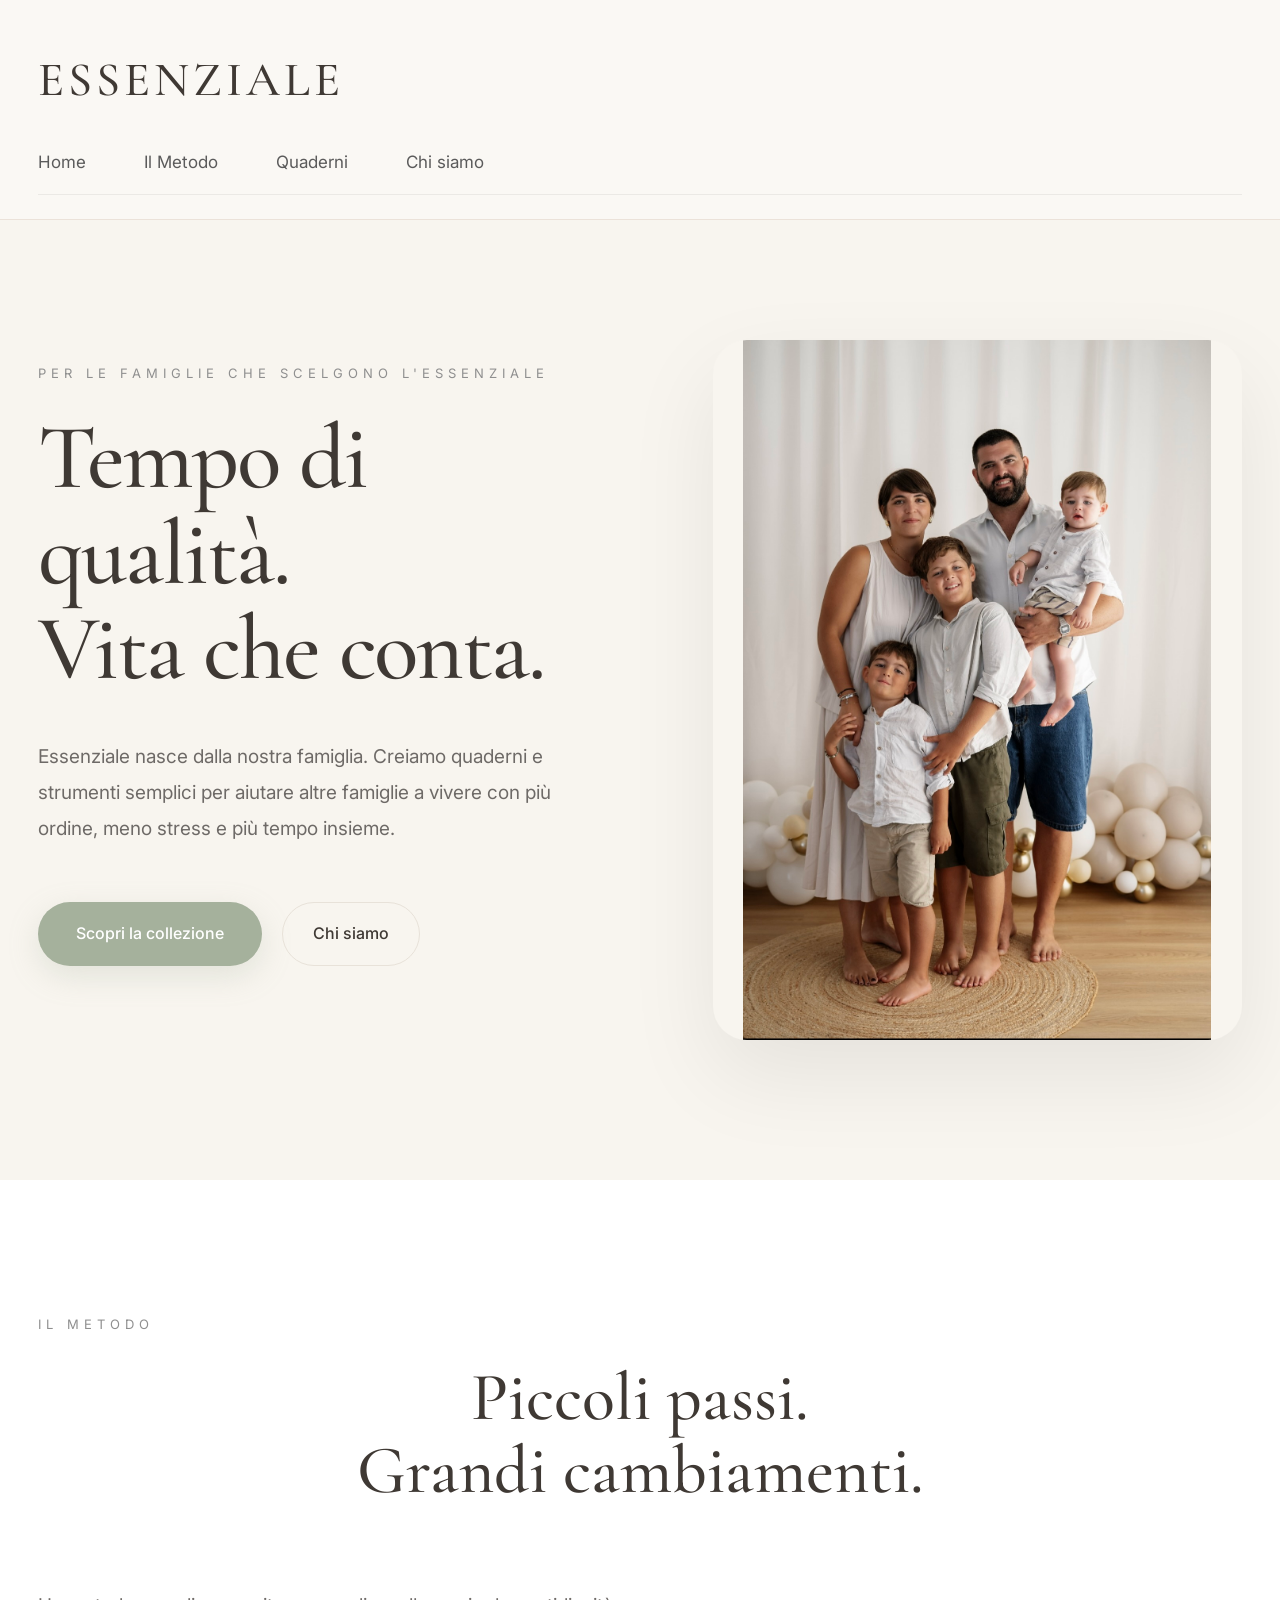
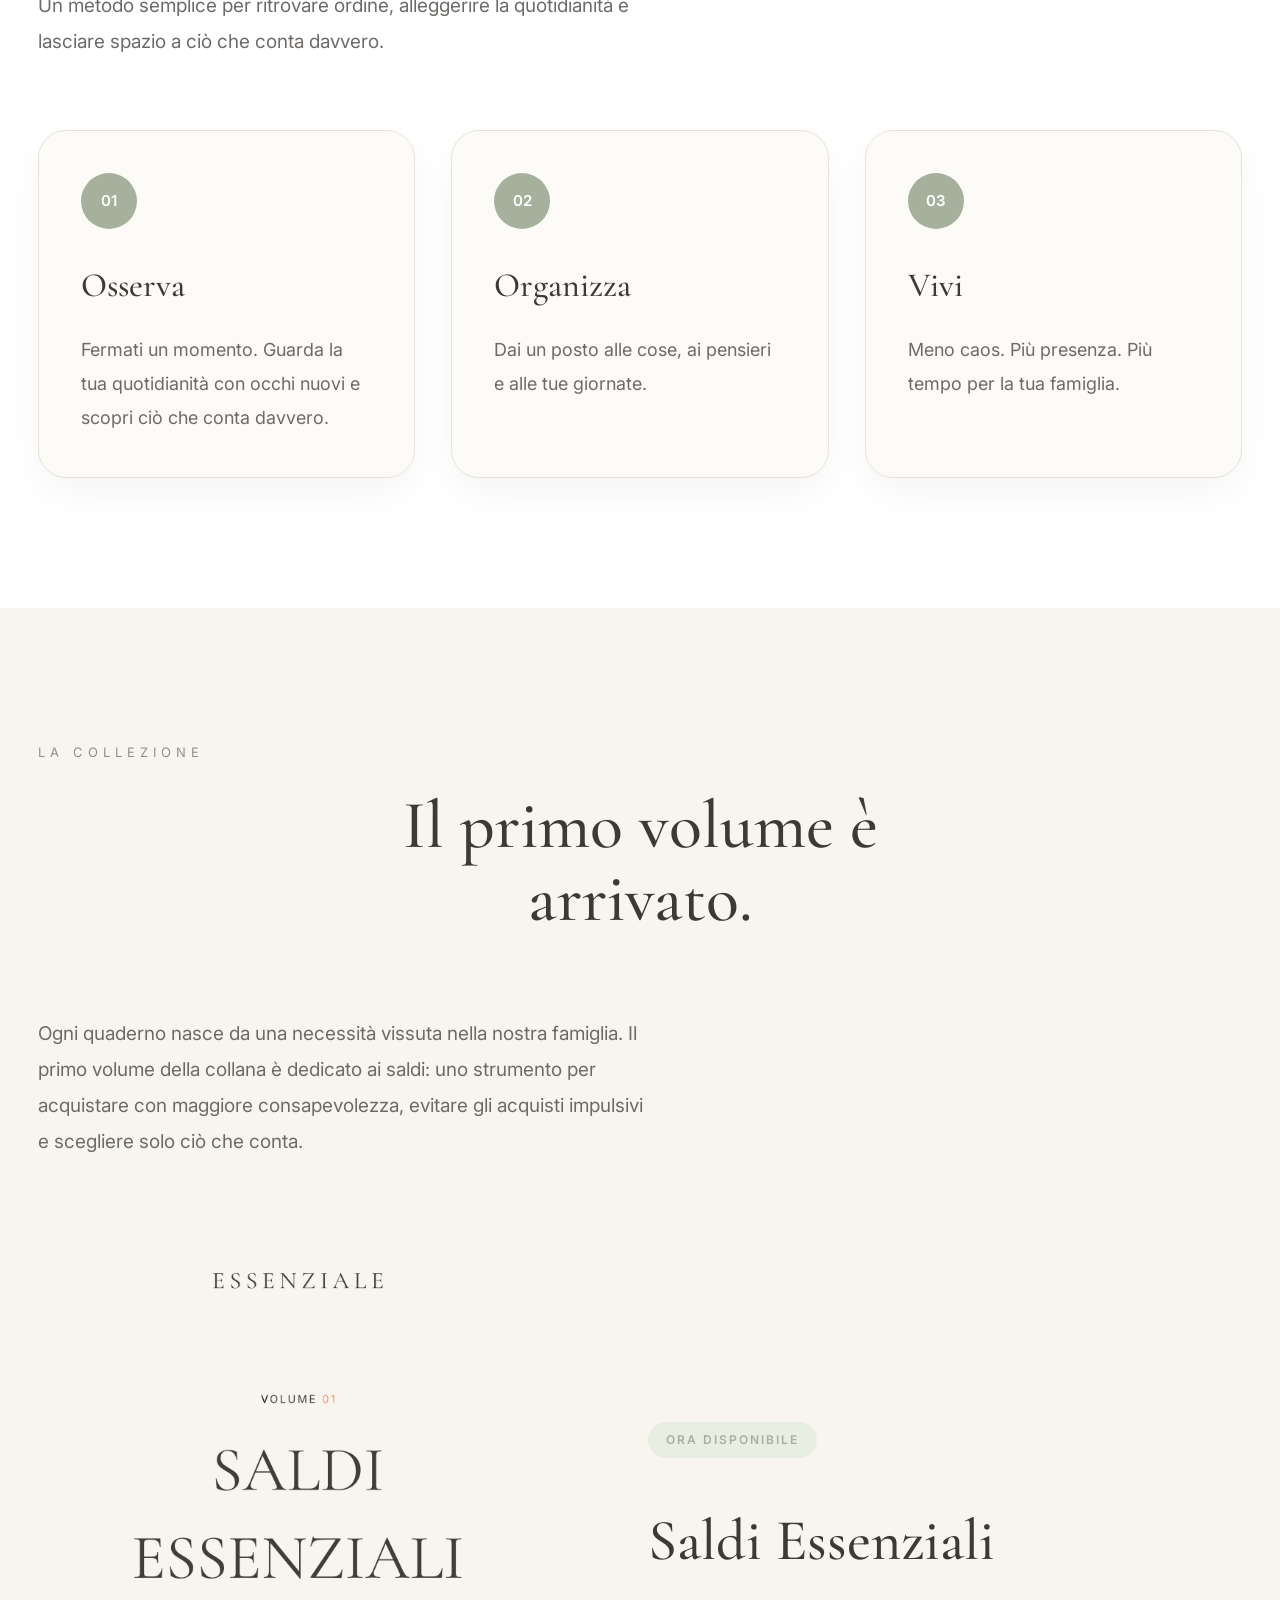
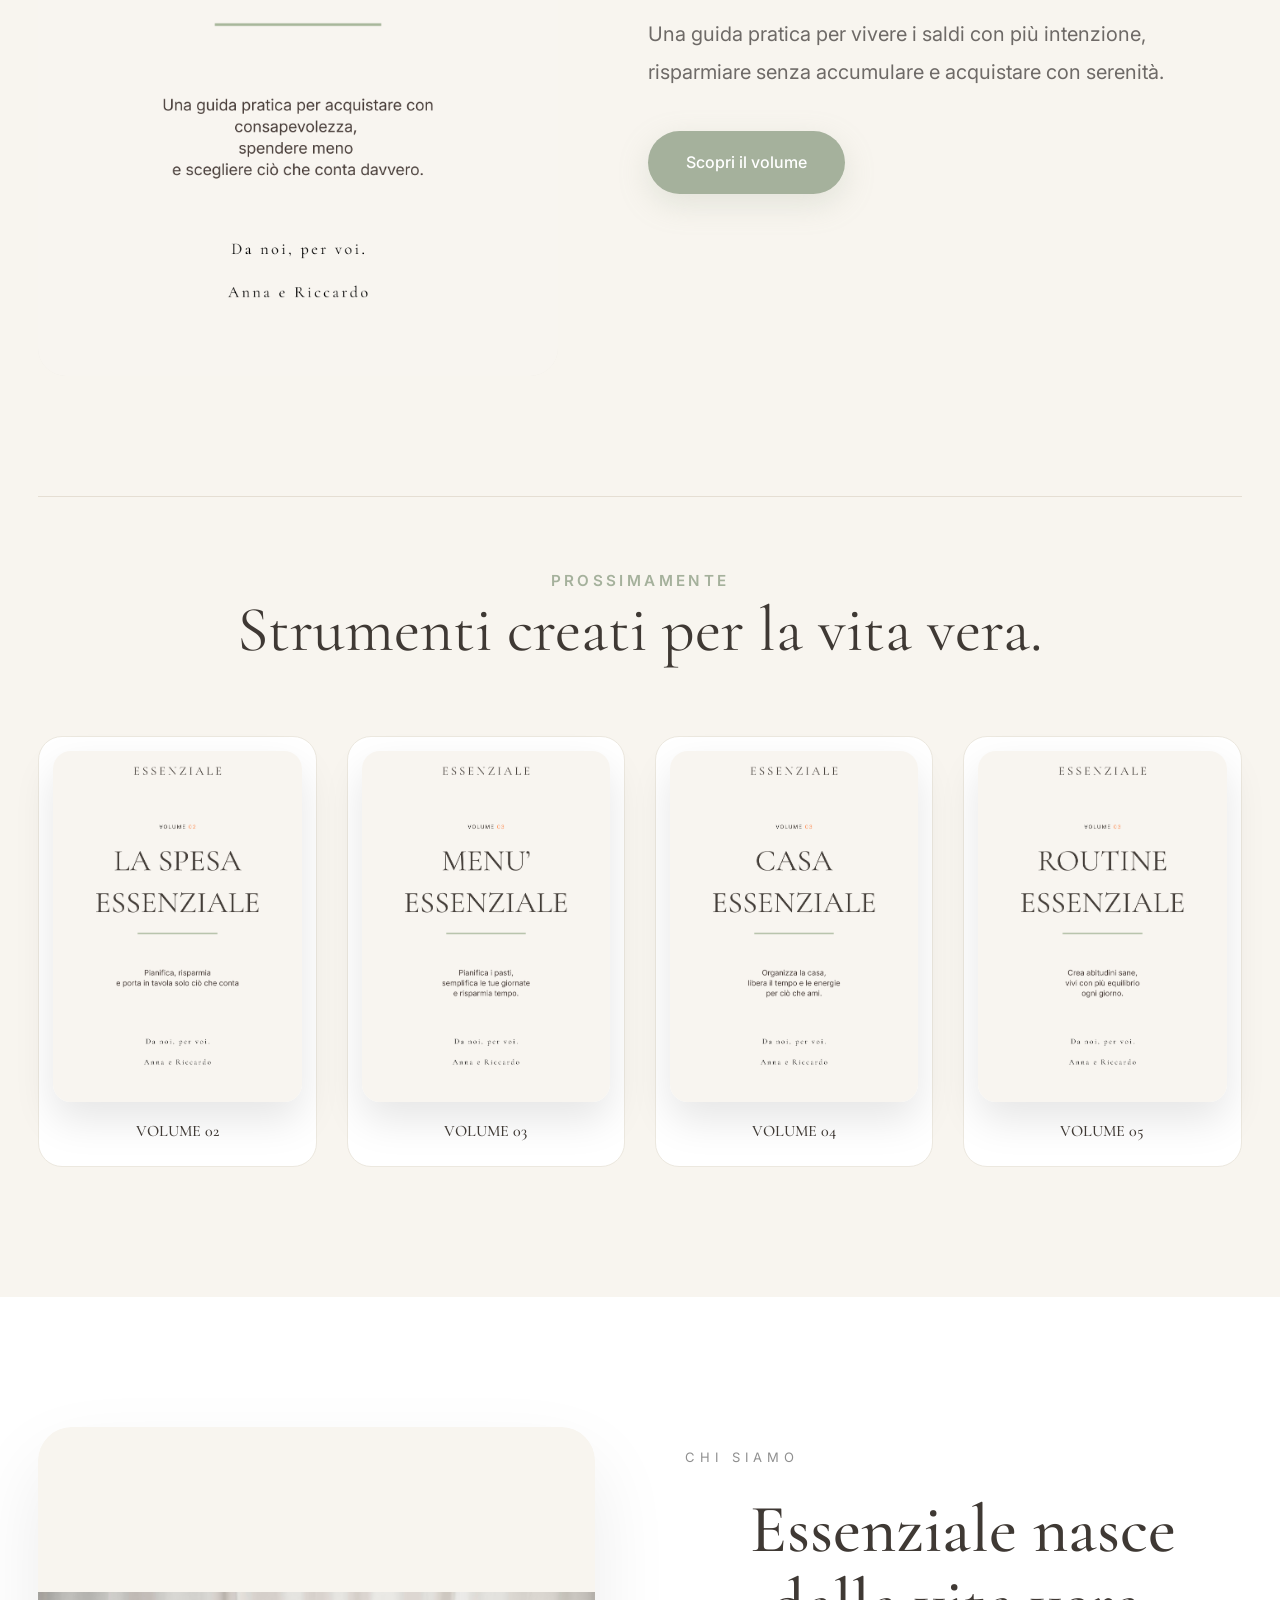
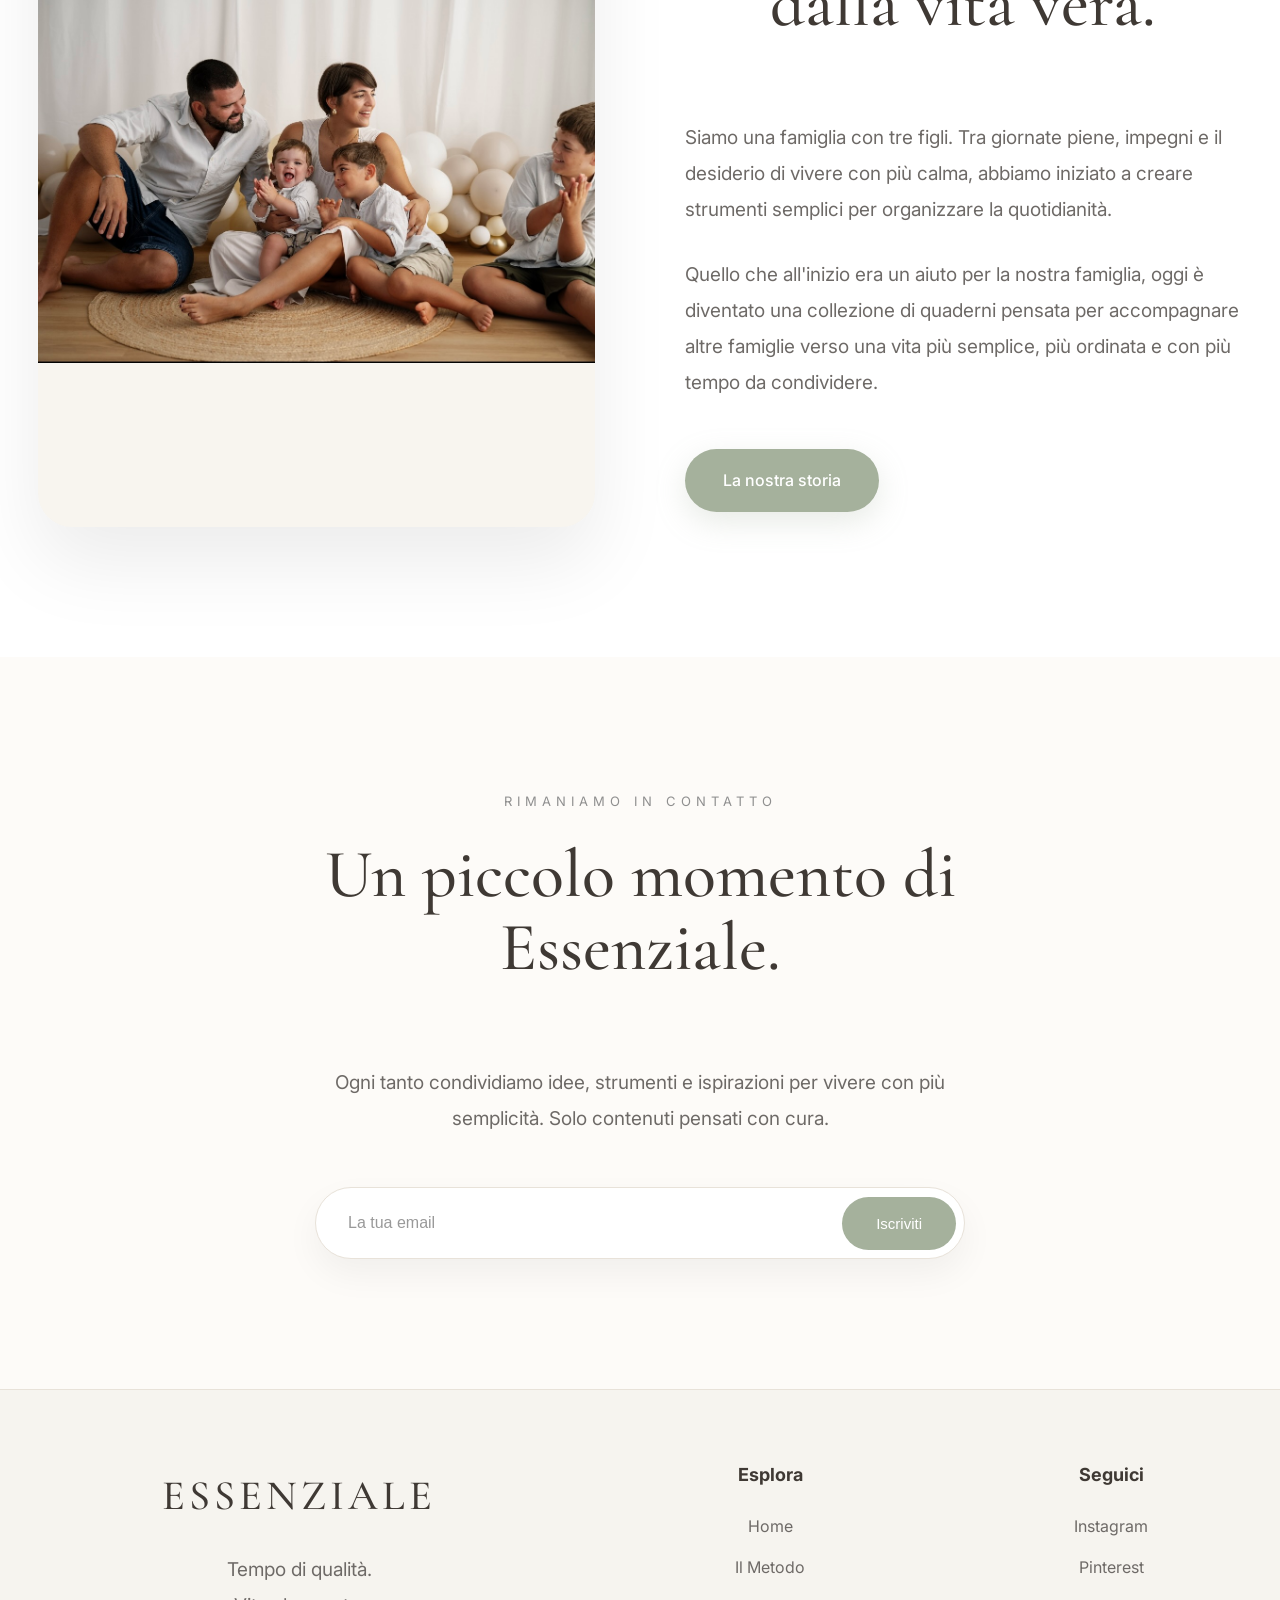
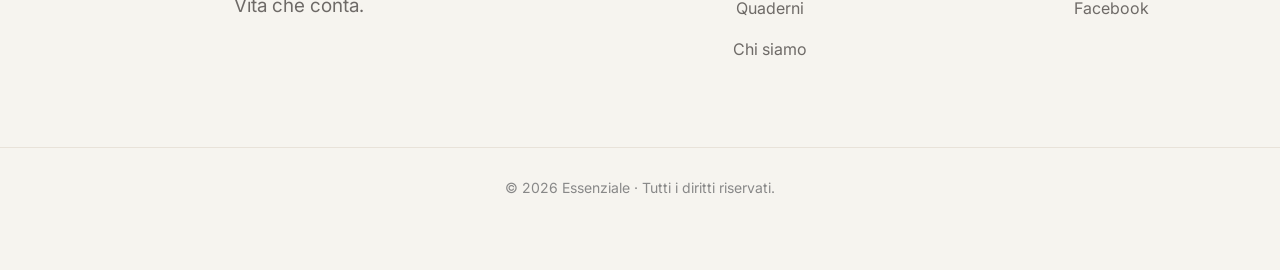
==== index.html @ 3e71c9c7 "prima versione aggiornata del sito" ====
<!DOCTYPE html>
<html lang="it">

<head>

    <meta charset="UTF-8">
    <meta name="viewport" content="width=device-width, initial-scale=1.0">

    <title>Essenziale | Tempo di qualità. Vita che conta.</title>

    <meta name="description"
        content="Essenziale crea strumenti, quaderni digitali e risorse per aiutare le famiglie a vivere con più intenzionalità, semplicità e tempo di qualità.">

    <meta name="keywords"
        content="quaderni digitali, famiglia, organizzazione familiare, tempo di qualità, minimalismo, semplicità, planner famiglia">

    <meta name="author" content="Essenziale">

    <meta name="robots" content="index, follow">

    <meta property="og:title"
        content="Essenziale | Tempo di qualità. Vita che conta.">

    <meta property="og:description"
        content="Strumenti e quaderni digitali per vivere con più intenzionalità e creare spazio per ciò che conta davvero.">

    <meta property="og:image"
        content="https://www.famigliaessenziale.it/og-image.png">

    <meta property="og:url"
        content="https://www.famigliaessenziale.it/">

    <meta property="og:type"
        content="website">

    <meta name="twitter:card" content="summary_large_image">

    <meta name="twitter:image"
        content="https://www.famigliaessenziale.it/og-image.png">

  
    <link rel="icon" type="image/png" href="favicon.png">

    
    <link rel="preconnect" href="https://fonts.googleapis.com">

    <link rel="preconnect" href="https://fonts.gstatic.com" crossorigin>

    <link href="https://fonts.googleapis.com/css2?family=Cormorant+Garamond:wght@300;400;500;600;700&family=Inter:wght@300;400;500;600;700&display=swap"
        rel="stylesheet">

    
    <link rel="stylesheet" href="style.css">

</head>

<body>

<!-- ======================================
HEADER
====================================== -->
<header class="header">

    <div class="container">

        <a href="#" class="logo">
            ESSENZIALE
        </a>

        <div class="nav-row">

            <nav>

                <ul class="menu">

                    <li><a href="#">Home</a></li>

                    <li><a href="#metodo">Il Metodo</a></li>

                    <li><a href="#quaderni">Quaderni</a></li>

                    <li><a href="#chisiamo">Chi siamo</a></li>


                </ul>

            </nav>

        

        </div>

    </div>

</header>
<!-- ======================================
HERO
====================================== -->

<section class="hero">

    <div class="container hero-grid">

        <div class="hero-content">

            <p class="eyebrow">

                PER LE FAMIGLIE CHE SCELGONO L'ESSENZIALE

            </p>

            <h1>

                Tempo di qualità.
                <br>
                Vita che conta.

            </h1>

            <p class="hero-text">

                Essenziale nasce dalla nostra famiglia.

                Creiamo quaderni e strumenti semplici
                per aiutare altre famiglie a vivere
                con più ordine, meno stress
                e più tempo insieme.

            </p>

            <div class="hero-buttons">

               <a href="#quaderni" class="button">
                    Scopri la collezione
                
                </a>

                <a href="#chisiamo" class="button-outline">

                    Chi siamo

                </a>

            </div>

        </div>

        <div class="hero-image">

            <img
                 src="images/IMG_1614.jpeg" alt="La famiglia Essenziale">
            

        </div>

    </div>

</section>
<!-- ======================================
IL METODO
====================================== -->

<section class="method" id="metodo">

    <div class="container">

        <p class="eyebrow">

            IL METODO

        </p>

        <h2 class="section-title">

            Piccoli passi.<br>
            Grandi cambiamenti.

        </h2>

        <p class="section-text">

            Un metodo semplice per ritrovare ordine,
            alleggerire la quotidianità
            e lasciare spazio a ciò che conta davvero.

        </p>

        <div class="method-grid">

            <article class="method-card">

                <div class="method-number">
                    01
                </div>

                <h3>
                    Osserva
                </h3>

                <p>

                    Fermati un momento.
                    Guarda la tua quotidianità
                    con occhi nuovi
                    e scopri ciò che conta davvero.

                </p>

            </article>

            <article class="method-card">

                <div class="method-number">
                    02
                </div>

                <h3>
                    Organizza
                </h3>

                <p>

                    Dai un posto
                    alle cose,
                    ai pensieri
                    e alle tue giornate.

                </p>

            </article>

            <article class="method-card">

                <div class="method-number">
                    03
                </div>

                <h3>
                    Vivi
                </h3>

                <p>

                    Meno caos.
                    Più presenza.
                    Più tempo
                    per la tua famiglia.

                </p>

            </article>

        </div>

    </div>

</section>

<!-- ======================================
COLLEZIONE
====================================== -->
<section class="collection" id="quaderni">

    <div class="container">

        <p class="eyebrow">
            LA COLLEZIONE
        </p>

        <h2 class="section-title">
            Il primo volume è arrivato.
        </h2>

        <p class="section-text">

            Ogni quaderno nasce da una necessità vissuta
            nella nostra famiglia.

            Il primo volume della collana è dedicato
            ai saldi: uno strumento per acquistare con
            maggiore consapevolezza, evitare gli acquisti
            impulsivi e scegliere solo ciò che conta.

        </p>

        <div class="launch-grid">

            <div class="launch-image">

                <img src="images/COPERTINA-SALDI.png" alt="Saldi Essenziali">

            </div>

            <div class="launch-content">

                <span class="volume">

                    ORA DISPONIBILE

                </span>

                <h3>

                    Saldi Essenziali

                </h3>

                <p>

                    Una guida pratica per vivere i saldi
                    con più intenzione,
                    risparmiare senza accumulare
                    e acquistare con serenità.

                </p>

                <a href="saldi-essenziali.html" class="button">

                    Scopri il volume

                </a>

            </div>

        </div>

        <div class="coming-soon">

           <div class="coming-header">
         <p>Prossimamente</p>
    <h2>Strumenti creati per la vita vera.</h2>

    

</div>

           <div class="coming-grid">

    <article class="coming-card">
        <img src="images/COPERTINAspesaessenziale.png" alt="La Spesa Essenziale">

        

        <h4>VOLUME 02 </h4>

        
    </article>

    <article class="coming-card">
        <img src="images/COPERTINAmenuessenziale.png" alt="Menu Essenziale">

        

        <h4>VOLUME 03 </h4>

        
    </article>

    <article class="coming-card">
        <img src="images/COPERTINAcasaessenziale.png" alt="Casa Essenziale">

       

        <h4>VOLUME 04</h4>

        
    </article>

    <article class="coming-card">
        <img src="images/COPERTINAroutineessenziale.png" alt="Routine Essenziale">

       

        <h4>VOLUME 05</h4>

        
    </article>

</div>

        </div>

    </div>

</section>
<!-- ======================================
CHI SIAMO
====================================== -->

<section class="about" id="chisiamo">

    <div class="container about-grid">

        <div class="about-image">

            <img src="images/hero.jpg" alt="La famiglia Essenziale">

        </div>

        <div class="about-content">

            <p class="eyebrow">

                CHI SIAMO

            </p>

            <h2 class="section-title">

                Essenziale nasce
                dalla vita vera.

            </h2>

            <p class="section-text">

                Siamo una famiglia con tre figli.

                Tra giornate piene, impegni e il desiderio di vivere con più calma,
                abbiamo iniziato a creare strumenti semplici per organizzare la quotidianità.

            </p>

            <p class="section-text">

                Quello che all'inizio era un aiuto per la nostra famiglia,
                oggi è diventato una collezione di quaderni pensata per accompagnare
                altre famiglie verso una vita più semplice, più ordinata
                e con più tempo da condividere.

            </p>

            <a href="#" class="button">

                La nostra storia

            </a>

        </div>

    </div>

</section>

<!-- ======================================
NEWSLETTER
====================================== -->

<section class="newsletter">

    <div class="container newsletter-content">

        <p class="eyebrow">

            RIMANIAMO IN CONTATTO

        </p>

        <h2 class="section-title">

            Un piccolo momento
            di Essenziale.

        </h2>

        <p class="section-text">

            Ogni tanto condividiamo idee,
            strumenti e ispirazioni
            per vivere con più semplicità.

            Solo contenuti pensati con cura.

        </p>

        <form class="newsletter-form">

            <input
                type="email"
                placeholder="La tua email">

            <button type="submit">

                Iscriviti

            </button>

        </form>

    </div>

</section>

<!-- ======================================
FOOTER
====================================== -->

<footer class="footer">

    <div class="container footer-grid">

        <div>

            <h3 class="logo">

                ESSENZIALE

            </h3>

            <p>

                Tempo di qualità.<br>
                Vita che conta.

            </p>

        </div>

        <div>

            <h4>

                Esplora

            </h4>

            <ul>

                <li><a href="#">Home</a></li>

                <li><a href="#metodo">Il Metodo</a></li>

                <li><a href="#quaderni">Quaderni</a></li>

                <li><a href="#chisiamo">Chi siamo</a></li>

            </ul>

        </div>

        <div>

            <h4>

                Seguici

            </h4>

            <ul>

                <li><a href="#">Instagram</a></li>

                <li><a href="#">Pinterest</a></li>

                <li><a href="#">Facebook</a></li>

            </ul>

        </div>

    </div>

    <div class="copyright">

        ©️ 2026 Essenziale · Tutti i diritti riservati.

    </div>

</footer>

<script src="script.js"></script>

</body>

</html>
---- style.css ----
/*==================================================
ESSENZIALE
STYLE.CSS
==================================================*/


/*==================================================
01 • RESET
==================================================*/

*{
    margin:0;
    padding:0;
    box-sizing:border-box;
}

html{
    scroll-behavior:smooth;
}

body{

    background:#F8F5EF;
    color:#3F3934;

    font-family:"Inter",sans-serif;

    line-height:1.7;

    -webkit-font-smoothing:antialiased;

}

img{

    width:100%;
    display:block;

}

a{

    text-decoration:none;
    color:inherit;

}

ul{

    list-style:none;

}


/*==================================================
02 • COLORI
==================================================*/

:root{

    --background:#F8F5EF;

    --white:#FFFFFF;

    --text:#3F3934;

    --text-light:#6E6A67;

    --green:#A5B19C;

    --green-dark:#8F9C87;

    --border:#E8E2D9;

}


/*==================================================
03 • LAYOUT
==================================================*/

.container{

    width:min(1380px,94%);

    margin:auto;

}

section{

    padding:130px 0;

}


/*==================================================
04 • TIPOGRAFIA
==================================================*/

h1,
h2,
h3{

    font-family:"Cormorant Garamond",serif;

    font-weight:500;

    color:var(--text);

}

h1{

    font-size:92px;

    line-height:1.04;

    letter-spacing:-2px;

    margin-bottom:42px;

}

h2{

    font-size:68px;

    line-height:1.08;

    margin-bottom:28px;

}

h3{

    font-size:34px;

    margin-bottom:16px;

}

p{

    color:var(--text-light);

    font-size:19px;

    line-height:1.9;

}

.eyebrow{

    display:inline-block;

    margin-bottom:24px;

    letter-spacing:6px;

    text-transform:uppercase;

    font-size:12px;

    color:var(--green);

}

.section-text{

    max-width:620px;

}


/*==================================================
05 • HEADER
==================================================*/
.header{
    position: fixed;
    top: 0;
    left: 0;
    width: 100%;
    background: rgba(250,248,244,.96);
    backdrop-filter: blur(10px);
    z-index: 9999;
    transition: transform .35s ease;
    border-bottom:1px solid #ebe2d9;
}
.header.hide{
    transform:translateY(-100%);
}



.header .container{

    padding:40px 0 24px;

}


/*==================================================
LOGO
==================================================*/

.logo{

    display:block;

    font-family:"Cormorant Garamond",serif;

    font-size:76px;

    font-weight:500;

    letter-spacing:4px;

    color:#3F3934;

    text-decoration:none;

    margin-bottom:26px;

}


/*==================================================
SECONDA RIGA
==================================================*/

.nav-row{

    display:flex;

    align-items:center;

    justify-content:space-between;

    margin-top:10px;

    padding-bottom:18px;

    border-bottom:1px solid rgba(0,0,0,.06);

}


/*==================================================
MENU
==================================================*/

.menu{

    display:flex;

    align-items:center;

    list-style:none;

    gap:58px;

    margin:0;

    padding:0;

}

.menu a{

    position:relative;

    font-size:17px;

    font-weight:400;

    color:#5B5B5B;

    transition:.3s;

}

.menu a:hover{

    color:var(--green);

}

.menu a::after{

    content:"";

    position:absolute;

    left:0;

    bottom:-8px;

    width:0;

    height:1px;

    background:var(--green);

    transition:.3s;

}

.menu a:hover::after{

    width:100%;

}


/*==================================================
PULSANTE HEADER
==================================================*/

.header-button{

    display:inline-flex;

    align-items:center;

    justify-content:center;

    padding:16px 32px;

    border-radius:999px;

    background:var(--green);

    color:#fff;

    font-size:15px;

    font-weight:500;

    text-decoration:none;

    transition:.35s;

    box-shadow:0 12px 28px rgba(165,177,156,.22);

}

.header-button:hover{

    background:var(--green-dark);

    transform:translateY(-2px);

}

/*==================================================
CTA
==================================================*/

.header-button{

    display:flex;

    align-items:center;

    justify-content:center;

    padding:15px 28px;

    border-radius:999px;

    background:var(--green);

    color:white;

    font-size:15px;

    font-weight:500;

    white-space:nowrap;

    transition:.35s;

    box-shadow:0 12px 30px rgba(165,177,156,.25);

}

.header-button:hover{

    background:var(--green-dark);

    transform:translateY(-3px);

}

/*==================================================
07 • BOTTONI
==================================================*/

.button{

    display:inline-flex;

    align-items:center;

    justify-content:center;

    padding:18px 38px;

    border-radius:999px;

    background:var(--green);

    color:white;

    font-weight:500;

    transition:.35s;

    box-shadow:0 10px 30px rgba(165,177,156,.25);

}

.button:hover{

    transform:translateY(-3px);

    background:var(--green-dark);

}

.button-outline{

    display:inline-flex;

    align-items:center;

    justify-content:center;

    padding:16px 30px;

    border-radius:999px;

    border:1px solid var(--border);

    background:transparent;

    color:var(--text);

    font-weight:500;

    transition:.35s;

}

.button-outline:hover{

    background:#f8f5ef;

    transform:translateY(-3px);

}
/*==================================================
08 • HERO
==================================================*/

.hero{

    padding-top:340px;

    padding-bottom:140px;

}

.hero-grid{

    display:grid;

    grid-template-columns:1.05fr .95fr;

    gap:90px;

    align-items:center;

}

.hero-content{

    max-width:600px;

}

.hero h1{

    max-width:650px;

}

.hero-text{

    max-width:560px;

    margin-bottom:55px;

}

.hero-buttons{

    display:flex;

    gap:20px;

    flex-wrap:wrap;

    margin-bottom:55px;

}

.hero-image{

    position:relative;

}

.hero-image img{

    width:100%;

    height:700px;

    object-fit:contain;

    object-position:center;

    border-radius:34px;

    background:#F8F5EF;

    box-shadow:0 35px 90px rgba(0,0,0,.08);

}

.hero-image img:hover{

    transform:scale(1.015);

}

/*==================================================
09 • HERO DETAILS
==================================================*/

.hero-values{

    display:flex;

    flex-wrap:wrap;

    gap:26px;

    margin-top:20px;

}

.hero-value{

    display:flex;

    align-items:center;

    gap:10px;

    color:var(--text-light);

    font-size:15px;

}

.hero-value span{

    color:var(--green);

    font-size:18px;

}

/*==================================================
10 • SECTION TITLES
==================================================*/

.section-title{

    max-width:720px;

}

.section-text{

    margin-top:8px;

    margin-bottom:10px;

}

/*==================================================
11 • SOFT ANIMATIONS
==================================================*/

.button,
.button-outline,
.product-card,
.method-card{

    transition:.35s ease;

}

.button:hover{

    transform:translateY(-4px);

}

.button-outline:hover{

    transform:translateY(-4px);

}

.product-card:hover{

    transform:translateY(-10px);

}

.method-card:hover{

    transform:translateY(-8px);

}
/*==================================================
12 • IL METODO
==================================================*/

.method{

    background:var(--white);

}

.method-grid{

    display:grid;

    grid-template-columns:repeat(3,1fr);

    gap:36px;

    margin-top:70px;

}

.method-card{

    background:#FCFBF8;

    border:1px solid var(--border);

    border-radius:28px;

    padding:42px;

    box-shadow:0 15px 35px rgba(0,0,0,.04);

}

.method-number{

    width:56px;

    height:56px;

    display:flex;

    align-items:center;

    justify-content:center;

    border-radius:50%;

    background:var(--green);

    color:white;

    font-size:15px;

    font-weight:600;

    margin-bottom:28px;

}

.method-card h3{

    margin-bottom:18px;

}

.method-card p{

    font-size:18px;

}


/*==================================================
13 • COLLEZIONE
==================================================*/

.collection{

    background:var(--background);

}

/*==================================================
COLLEZIONE
==================================================*/

.collection{

    background:#F8F5EF;

}

.launch-grid{

    margin-top:80px;

    display:grid;

    grid-template-columns:520px 1fr;

    gap:90px;

    align-items:center;

}

.launch-image img{

    width:100%;

    border-radius:28px;

    box-shadow:0 25px 60px rgba(0,0,0,.08);

}

.launch-content{

    max-width:560px;

}

.launch-content h3{

    font-family:"Cormorant Garamond",serif;

    font-size:58px;

    font-weight:500;

    margin:18px 0 24px;

    color:#3F3934;

}

.launch-content p{

    font-size:20px;

    line-height:1.9;

    margin-bottom:40px;

}

.volume{

    display:inline-block;

    padding:8px 18px;

    border-radius:50px;

    background:#E9EEE3;

    color:#7E8E74;

    font-size:12px;

    font-weight:600;

    letter-spacing:2px;

}
/*==================================================
PROSSIMAMENTE
==================================================*/

.coming-soon{

    margin-top:120px;

    padding-top:70px;

    border-top:1px solid #E5DED3;

    text-align:center;

}

.coming-soon h3{

    font-family:"Cormorant Garamond",serif;

    font-size:46px;

    margin-bottom:45px;

}

.coming-soon ul{

    list-style:none;

    display:grid;

    grid-template-columns:repeat(5,1fr);

    gap:25px;

}

.coming-soon li{

    padding:28px;

    background:white;

    border-radius:22px;

    border:1px solid #ECE6DC;

    color:#666;

    transition:.35s;

}

.coming-soon li:hover{

    transform:translateY(-6px);

    box-shadow:0 15px 35px rgba(0,0,0,.05);

}
.launch-image{

    overflow:hidden;

    border-radius:28px;

}

.launch-image img{

    transition:.5s;

}

.launch-image:hover img{

    transform:scale(1.03);

}

/*==================================================
14 • CARD
==================================================*/

.product-card{

    background:white;

    border-radius:30px;

    overflow:hidden;

    border:1px solid var(--border);

    box-shadow:0 18px 45px rgba(0,0,0,.05);

}

.product-card img{

    aspect-ratio:3/4;

    object-fit:cover;

}

.product-content{

    padding:32px;

}

.volume{

    display:inline-block;

    margin-bottom:16px;

    letter-spacing:2px;

    font-size:12px;

    color:var(--green);

    font-weight:600;

}

.product-card h3{

    margin-bottom:16px;

}

.product-card p{

    font-size:17px;

    margin-bottom:28px;

}

.product-card a{

    display:inline-flex;

    align-items:center;

    gap:8px;

    color:var(--green);

    font-weight:600;

    transition:.3s;

}

.product-card a:hover{

    transform:translateX(6px);

}


/*==================================================
15 • IMMAGINI PROVVISORIE
==================================================*/

.product-card img{

    background:#EFEAE2;

}
/*==================================================
16 • CHI SIAMO
==================================================*/

.about{

    background:var(--white);

}

.about-grid{

    display:grid;

    grid-template-columns:1fr 1fr;

    gap:90px;

    align-items:center;

}

.about-image{

    position:relative;

}

.about-image img{

    width:100%;

    height:700px;

    object-fit:contain;

    background: #F8F5EF;

    object-position:center;

    border-radius:34px;

    box-shadow:0 35px 80px rgba(0,0,0,.08);

}

.about-content{

    max-width:560px;

}

.about-content .section-text{

    margin-bottom:28px;

}

.about .button{

    margin-top:20px;

}


/*==================================================
17 • NEWSLETTER
==================================================*/

.newsletter{

    text-align:center;

    background:#FDFBF8;

}

.newsletter-content{

    max-width:760px;

    margin:auto;

}

.newsletter-content .section-title{

    margin-inline:auto;

}

.newsletter-content .section-text{

    margin-inline:auto;

    margin-bottom:50px;

}

.newsletter-form{

    display:flex;

    align-items:center;

    max-width:650px;

    margin:0 auto;

    padding:8px;

    border-radius:999px;

    background:white;

    border:1px solid var(--border);

    box-shadow:0 15px 35px rgba(0,0,0,.05);

}

.newsletter-form input{

    flex:1;

    border:none;

    outline:none;

    background:transparent;

    padding:18px 24px;

    font-size:16px;

    color:var(--text);

}

.newsletter-form input::placeholder{

    color:#999;

}

.newsletter-form button{

    border:none;

    cursor:pointer;

    background:var(--green);

    color:white;

    padding:18px 34px;

    border-radius:999px;

    font-size:15px;

    font-weight:500;

    transition:.35s;

}

.newsletter-form button:hover{

    background:var(--green-dark);

}


/*==================================================
18 • FOOTER
==================================================*/

.footer{

    background:var(--background);

    border-top:1px solid var(--border);

    padding:90px 0 30px;

}

.footer-grid{

    display:grid;

    grid-template-columns:2fr 1fr 1fr;

    gap:80px;

}

.footer h3{

    font-size:42px;

    letter-spacing:4px;

    margin-bottom:20px;

}

.footer h4{

    font-size:18px;

    margin-bottom:22px;

    color:var(--text);

}

.footer li{

    margin-bottom:14px;

}

.footer a{

    color:var(--text-light);

    transition:.3s;

}

.footer a:hover{

    color:var(--green);

}

.copyright{

    margin-top:70px;

    padding-top:28px;

    border-top:1px solid var(--border);

    text-align:center;

    color:#888;

    font-size:14px;

}


/*==================================================
19 • RESPONSIVE
==================================================*/

@media(max-width:1024px){

    h1{

        font-size:68px;

    }

    h2{

        font-size:54px;

    }

    .hero-grid,
    .about-grid{

        grid-template-columns:1fr;

        gap:60px;

    }

    .collection-grid,
    .method-grid{

        grid-template-columns:repeat(2,1fr);

    }

    .hero-image img,
    .about-image img{

        height:600px;

    }

}

@media(max-width:768px){

    section{

        padding:90px 0;

    }

    h1{

        font-size:50px;

    }

    h2{

        font-size:42px;

    }

    .navbar{

        flex-direction:column;

        gap:20px;

    }

    .menu{

        flex-wrap:wrap;

        justify-content:center;

        gap:18px;

    }

    .hero-buttons{

        flex-direction:column;

        align-items:flex-start;

    }

    .hero-values{

        flex-direction:column;

        gap:14px;

    }

    .collection-grid,
    .method-grid{

        grid-template-columns:1fr;

    }

    .newsletter-form{

        flex-direction:column;

        border-radius:30px;

    }

    .newsletter-form input{

        width:100%;

    }

    .newsletter-form button{

        width:100%;

    }

    .footer-grid{

        grid-template-columns:1fr;

        gap:40px;

    }
    .launch-grid{

    grid-template-columns:1fr;

    gap:50px;

}

.coming-soon ul{

    grid-template-columns:1fr;

}

}
/*=========================================
PAGINA QUADERNI
=========================================*/

.ebook-hero{

    padding:220px 0 140px;

}

.ebook-grid{

    display:grid;

    grid-template-columns:1fr 520px;

    gap:90px;

    align-items:center;

}

.ebook-content h1{

    font-size:84px;

    line-height:.92;

    margin:20px 0 35px;

}

.eyebrow{

    letter-spacing:5px;

    text-transform:uppercase;

    color:#8f8f8f;

    font-size:13px;

}

.ebook-subtitle{

    font-size:22px;

    line-height:1.8;

    max-width:560px;

    color:#666;

    margin-bottom:45px;

}

.ebook-cover img{

    width:100%;

    border-radius:28px;

    box-shadow:0 40px 90px rgba(0,0,0,.10);

}
.features{

padding:120px 0;

}

.section-title{

max-width:700px;

margin:auto;

text-align:center;

margin-bottom:80px;

}

.section-title h2{

font-size:54px;

margin-bottom:20px;

}

.section-title p{

font-size:22px;

line-height:1.8;

color:#666;

}

.features-grid{

display:grid;

grid-template-columns:repeat(3,1fr);

gap:35px;

}

.feature{

background:white;

padding:45px;

border-radius:26px;

box-shadow:0 20px 60px rgba(0,0,0,.05);

}

.feature h3{

margin-bottom:20px;

font-size:28px;

}

.feature p{

color:#666;

line-height:1.8;

}
.preview{

padding:120px 0;

background:#faf8f4;

}

.preview-grid{

display:grid;

grid-template-columns:repeat(3,1fr);

gap:30px;

margin-top:70px;

}

.preview-grid img{

width:100%;

border-radius:20px;

box-shadow:0 25px 60px rgba(0,0,0,.08);

transition:.35s;

}

.preview-grid img:hover{

transform:translateY(-8px);

}
/* ===== PRODUCT DETAILS ===== */

.product-details{
padding:100px 0;
background:#f7f6f2;
}

.product-grid{
display:grid;
grid-template-columns:2fr 1fr;
gap:80px;
align-items:center;
}

.product-list{
list-style:none;
padding:0;
margin:0;
}

.product-list li{
margin-bottom:18px;
font-size:18px;
line-height:1.8;
color:#4c5a4c;
}

.price-title{
text-transform:uppercase;
letter-spacing:2px;
font-size:13px;
color:#7a8877;
margin-bottom:12px;
}

.price{
font-family:'Cormorant Garamond',serif;
font-size:60px;
font-weight:500;
margin-bottom:12px;
color:#2e3a2d;
}

.download{
line-height:1.8;
margin-bottom:35px;
color:#5f5f5f;
}
/* ===========================================
   PAGINA QUADERNI
=========================================== */

.ebook-hero{
    padding:120px 0 80px;
}

.ebook-grid{
    display:grid;
    grid-template-columns:1fr 1fr;
    gap:80px;
    align-items:center;
}

.ebook-cover img{
    width:100%;
    border-radius:20px;
    box-shadow:0 30px 70px rgba(0,0,0,.08);
}

.ebook-subtitle{
    font-size:1.2rem;
    line-height:1.8;
    color:#666;
    margin:25px 0;
}

.ebook-price{
    font-size:2rem;
    font-weight:600;
    margin:20px 0 35px;
    color:#2f4f3e;
}

.hero-buttons{
    display:flex;
    gap:20px;
    flex-wrap:wrap;
}

.button.secondary{
    background:white;
    color:#2f4f3e;
    border:1px solid #cfd8d3;
}

.button.secondary:hover{
    background:#f7f7f7;
}
/* ===========================================
   BLOCCO ACQUISTO
=========================================== */

.product-details{
    padding:100px 0;
    background:#faf8f5;
}

.product-box{
    max-width:900px;
    margin:0 auto;
    background:white;
    padding:60px;
    border-radius:24px;
    box-shadow:0 20px 60px rgba(0,0,0,.06);
    text-align:center;
}

.product-box h2{
    font-size:2.6rem;
    margin-bottom:20px;
}

.product-box p{
    max-width:700px;
    margin:0 auto;
    color:#666;
    line-height:1.9;
}

.product-list{
    list-style:none;
    padding:40px 0;
    margin:0;
}

.product-list li{
    padding:10px 0;
    font-size:1.1rem;
}

.product-price{
    font-size:3rem;
    color:#2f4f3e;
    margin:25px 0;
    font-weight:600;
}
.ebook-hero{
    padding:70px 0;
}
.logo{
    font-size:48px;
}
/* ===========================================
   COPERTINA QUADERNO
=========================================== */

.book-cover{
    width:100%;
    max-width:430px;
    display:block;
    margin:0 auto;
    border-radius:18px;
    box-shadow:0 35px 70px rgba(0,0,0,.15);
    transition:.35s ease;
}

.book-cover:hover{
    transform:translateY(-8px);
    box-shadow:0 45px 90px rgba(0,0,0,.18);
}
/* ===== FOOTER ===== */

.footer{
    padding:70px 0;
    background:#f6f4ef;
    text-align:center;
}

.footer-logo{
    font-family:'Cormorant Garamond',serif;
    font-size:34px;
    letter-spacing:4px;
    margin-bottom:15px;
}

.footer-text{
    max-width:520px;
    margin:0 auto 20px;
    color:#666;
    line-height:1.8;
}

.footer-sign{
    font-style:italic;
    margin-bottom:8px;
}

.footer-authors{
    font-weight:600;
}
/* Effetto anteprime */

.preview-grid img {
    border-radius: 12px;
    transition: transform 0.35s ease, box-shadow 0.35s ease;
    box-shadow: 0 8px 20px rgba(0,0,0,0.08);
    cursor: pointer;
}

.preview-grid img:hover {
    transform: translateY(-8px) scale(1.02);
    box-shadow: 0 18px 40px rgba(0,0,0,0.15);
}
/* ===== FAQ ===== */

.faq{
    padding:100px 0;
    background:#faf8f4;
}

.faq-item{
    max-width:760px;
    margin:0 auto 35px;
    padding-bottom:25px;
    border-bottom:1px solid #e8e2d9;
}

.faq-item h3{
    font-family:"Cormorant Garamond",serif;
    font-size:2rem;
    margin-bottom:12px;
}

.faq-item p{
    color:#666;
    line-height:1.8;
}
html{
    scroll-behavior:smooth;
    scroll-padding-top:120px;
}
.coming-grid{
    display:grid;
    grid-template-columns:repeat(auto-fit,minmax(220px,1fr));
    gap:30px;
    margin-top:50px;
}

.coming-card{
    background:#fff;
    border:1px solid #ece8df;
    border-radius:24px;
    padding:14px;
    transition:.3s;
}

.coming-card:hover{
    transform:translateY(-6px);
    box-shadow:0 20px 50px rgba(0,0,0,.08);
}

.coming-card img{
    width:100%;
    border-radius:18px;
    margin-bottom:20px;
    box-shadow:0 18px 40px rgba(0,0,0,.10);
    transition:.35s;
}
.coming-card:hover img{
    transform:scale(1.02);
}

.coming-soon h4{
    font-family: "Cormorant Garamond", serif;
    font-size: 1.5 rem;
    font-weight: 500;
    line-height: 1.15;
    color: var(--text);
    margin-top: 16px;
    margin-bottom: 12px;
}

.coming-card p{
    color:#888;
}
.coming-header{
    text-align:center;
    margin-bottom:70px;
}

.coming-header h2{
    font-family:"Cormorant Garamond", serif;
    font-size:4rem;
    font-weight:400;
    line-height:1.1;
    color:var(--text);
    margin-bottom:18px;
}

.coming-header p{
    font-family:"Inter", sans-serif;
    font-size:0.95rem;
    text-transform:uppercase;
    letter-spacing:0.22em;
    color:var(--green);
    font-weight:600;
}
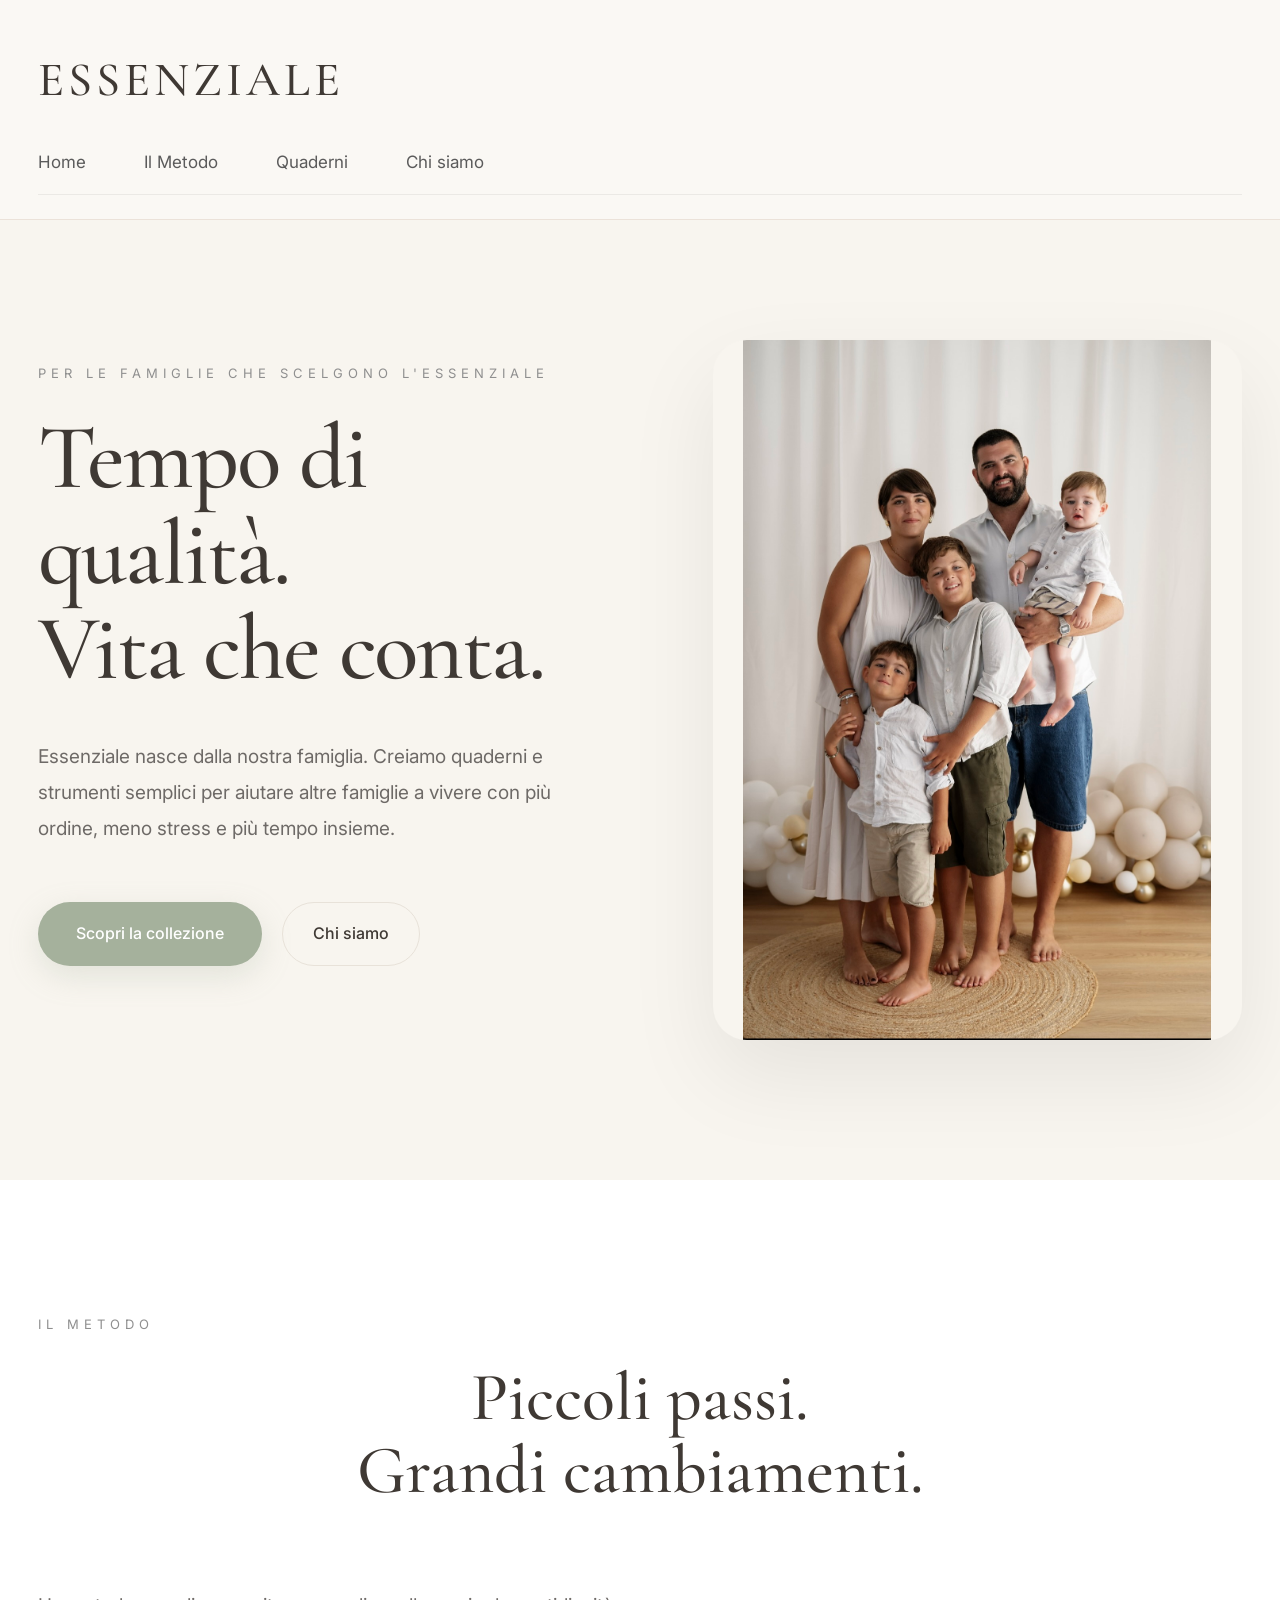
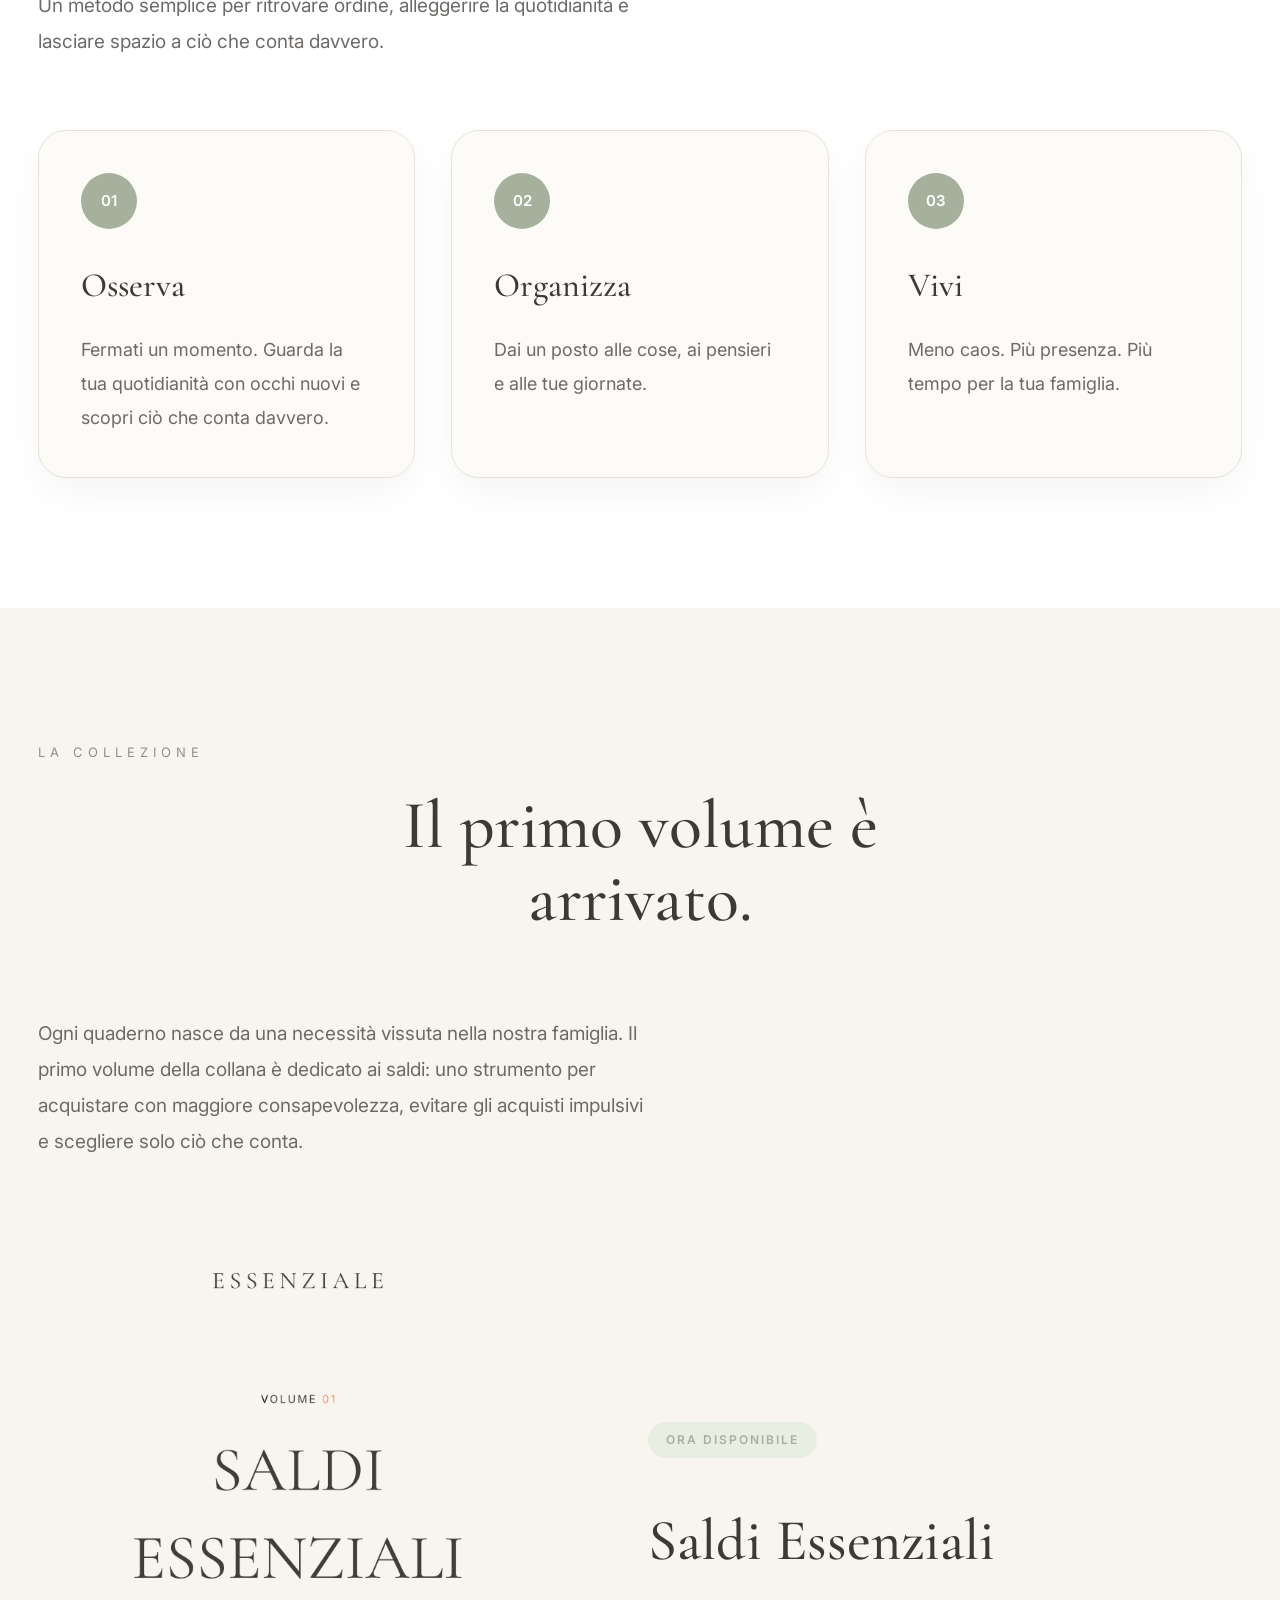
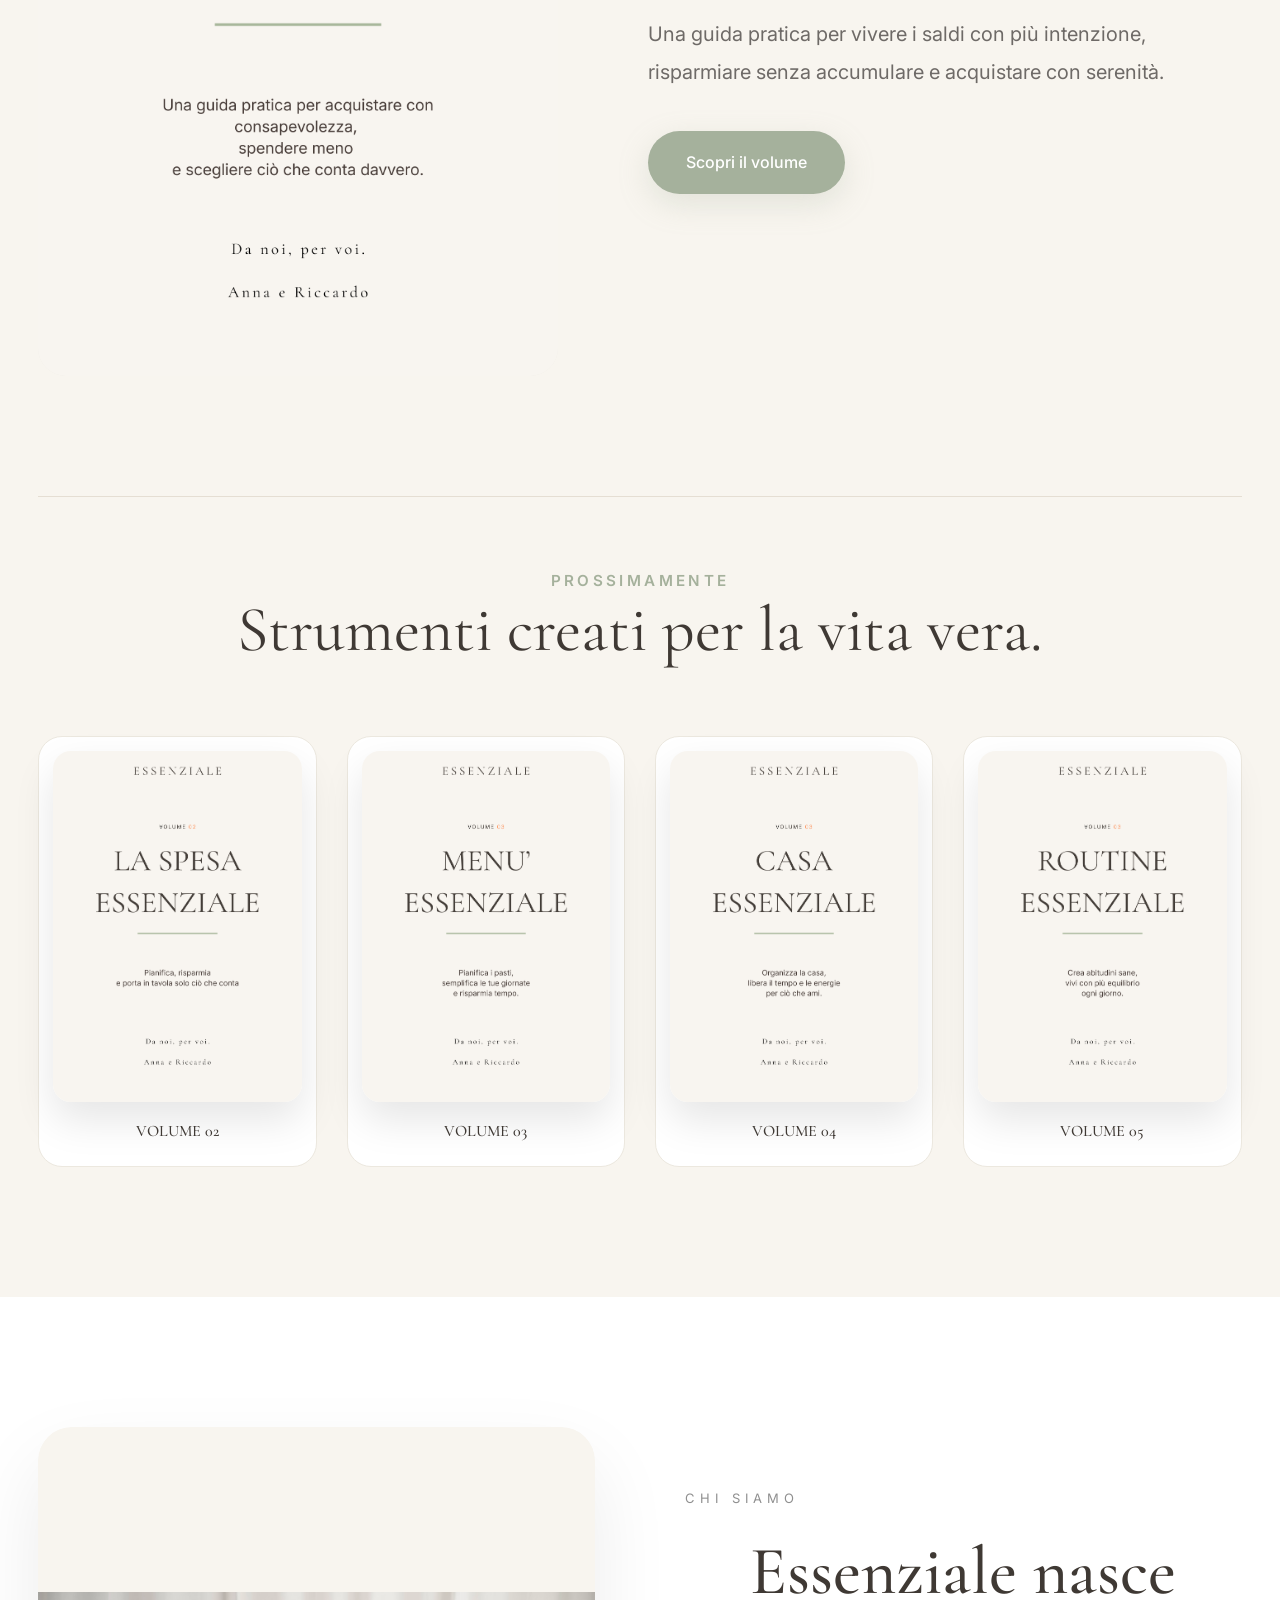
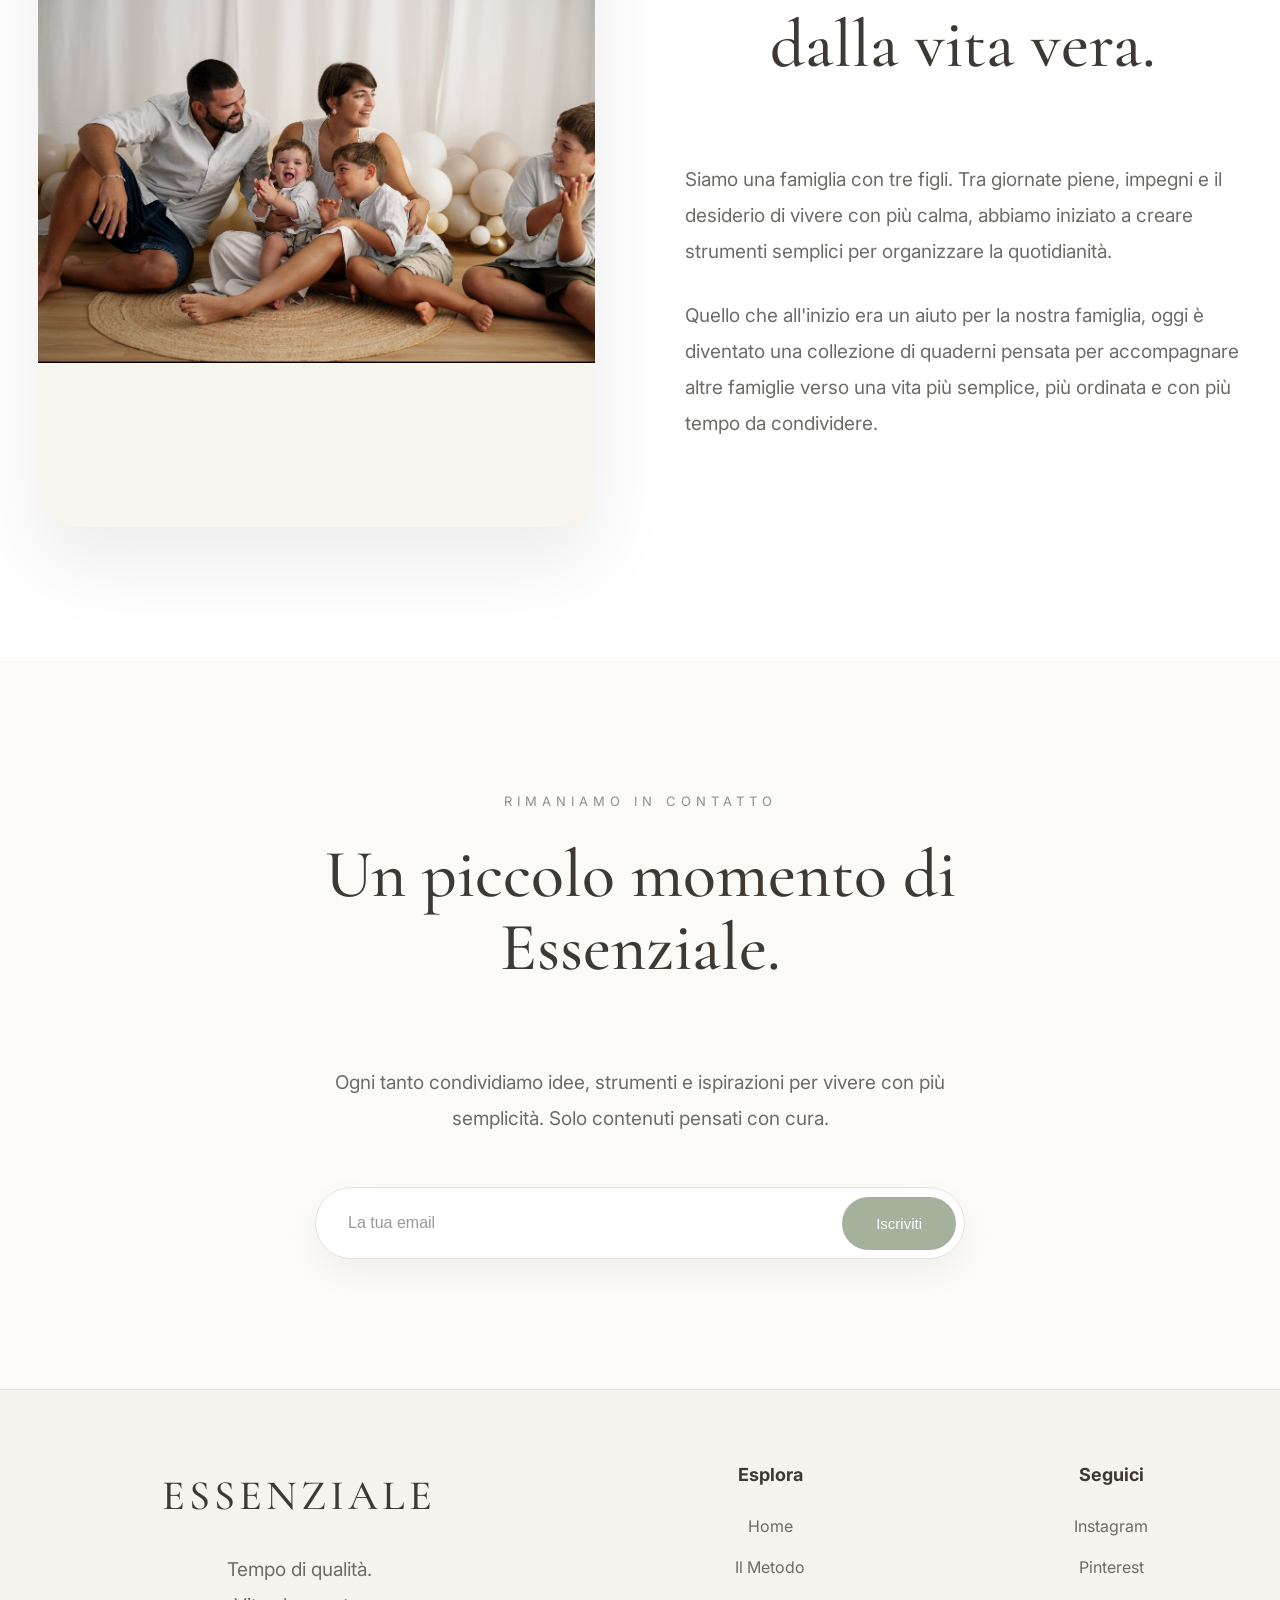
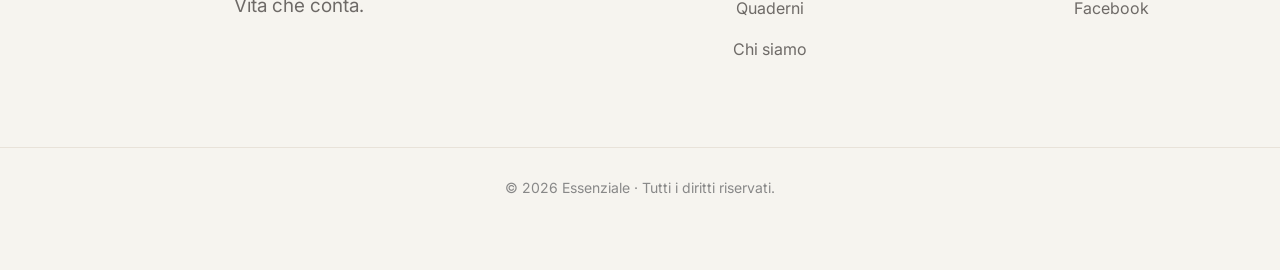
==== commit b6d95ce1: "Rimuove pulsante La nostra storia" ====
--- a/index.html
+++ b/index.html
@@ -51,6 +51,7 @@
 
     
     <link rel="stylesheet" href="style.css">
+    <link rel="stylesheet" href="mobile.css">
 
 </head>
 
@@ -430,12 +431,7 @@
 
             </p>
 
-            <a href="#" class="button">
-
-                La nostra storia
-
-            </a>
-
+           
         </div>
 
     </div>
--- a/style.css
+++ b/style.css
@@ -1618,7 +1618,7 @@
 .ebook-grid{
     display:grid;
     grid-template-columns:1fr 1fr;
-    gap:80px;
+    gap:90px;
     align-items:center;
 }
 
@@ -1706,7 +1706,7 @@
     font-weight:600;
 }
 .ebook-hero{
-    padding:70px 0;
+    padding:220px 0 120px;
 }
 .logo{
     font-size:48px;
--- a/mobile.css
+++ b/mobile.css
@@ -0,0 +1,893 @@
+/* ==========================================
+   MOBILE - ESSENZIALE
+========================================== */
+
+@media (max-width:768px){
+
+/* ==========================================
+   LAYOUT
+========================================== */
+
+.container{
+    width:92%;
+    max-width:100%;
+}
+
+section{
+    padding:80px 0;
+}
+
+/* ==========================================
+   HEADER
+========================================== */
+
+.header .container{
+    padding:18px 0 14px;
+}
+
+.logo{
+    font-size:42px;
+    text-align:center;
+    margin-bottom:18px;
+    letter-spacing:3px;
+}
+
+.nav-row{
+    display:flex;
+    justify-content:center;
+    border:none;
+    padding-bottom:0;
+}
+
+.menu{
+    display:flex;
+    justify-content:center;
+    flex-wrap:wrap;
+    gap:18px;
+}
+
+.menu a{
+    font-size:15px;
+}
+
+.header-button{
+    display:none;
+}/* ==========================================
+   HERO
+========================================== */
+
+.hero{
+    padding:60px 0;
+}
+
+.hero-grid{
+    display:flex;
+    flex-direction:column-reverse;
+    gap:36px;
+}
+
+.hero-content{
+    max-width:100%;
+    text-align:center;
+}
+
+.hero h1{
+    font-size:52px;
+    line-height:0.95;
+    margin-bottom:20px;
+}
+
+.hero-text{
+    font-size:20px;
+    line-height:1.7;
+    margin:24px 0 36px;
+}
+
+.hero-buttons{
+    display:flex;
+    flex-direction:column;
+    gap:16px;
+}
+
+.hero-buttons .button,
+.hero-buttons .button-outline,
+.hero-buttons .secondary{
+    width:100%;
+    display:flex;
+    justify-content:center;
+    align-items:center;
+    color:#2f3a2f;
+    font-size:16px;
+    font-weight:600;
+}
+
+.hero-image img{
+    width:100%;
+    height:auto;
+    display:block;
+    border-radius:30px;
+}/* ==========================================
+   IL METODO
+========================================== */
+
+.method{
+    overflow:hidden;
+}
+
+.method-grid{
+    display:flex;
+    overflow-x:auto;
+    gap:20px;
+    padding:8px 4px 20px;
+    margin-top:40px;
+    scroll-snap-type:x mandatory;
+    -webkit-overflow-scrolling:touch;
+}
+
+.method-grid::-webkit-scrollbar{
+    display:none;
+}
+
+.method-card{
+    flex:0 0 85%;
+    scroll-snap-align:start;
+    padding:34px 28px;
+    border-radius:28px;
+}
+
+.method-number{
+    width:56px;
+    height:56px;
+    margin-bottom:24px;
+}
+
+.method-card h3{
+    font-size:34px;
+    margin-bottom:16px;
+}
+
+.method-card p{
+    font-size:18px;
+    line-height:1.75;
+}/* ===== PRIMO VOLUME ===== */
+
+.collection-grid{
+    display:flex;
+    flex-direction:column;
+    gap:50px;
+    align-items:center;
+}
+
+.collection-content{
+    max-width:100%;
+    text-align:center;
+}
+
+.collection-content .section-title{
+    font-size:56px;
+    line-height:1.05;
+    margin-bottom:28px;
+}
+
+.collection-content p{
+    font-size:20px;
+    line-height:1.8;
+    margin-bottom:36px;
+}
+
+.book-cover{
+    width:78%;
+    max-width:300px;
+    margin:0 auto;
+}
+
+.book-cover img{
+    width:100%;
+    height:auto;
+    display:block;
+}
+
+.book-badge{
+    display:inline-flex;
+    padding:10px 24px;
+    border-radius:999px;
+    font-size:14px;
+    margin-bottom:22px;
+}
+
+.book-info{
+    text-align:center;
+}
+
+/* ==========================================
+   PROSSIMAMENTE
+========================================== */
+
+.coming-soon{
+    margin-top:90px;
+    padding-top:60px;
+}
+
+.coming-header{
+    margin-bottom:40px;
+    text-align:center;
+}
+
+.coming-header h2{
+    font-size:42px;
+    line-height:1.1;
+}
+
+.coming-header p{
+    font-size:13px;
+    letter-spacing:3px;
+}
+
+.coming-grid{
+    display:flex;
+    overflow-x:auto;
+    gap:20px;
+    padding:10px 6px 20px;
+    scroll-snap-type:x mandatory;
+    -webkit-overflow-scrolling:touch;
+}
+
+.coming-grid::-webkit-scrollbar{
+    display:none;
+}
+
+.coming-card{
+    flex:0 0 72%;
+    scroll-snap-align:center;
+    border-radius:26px;
+    padding:18px;
+}
+
+.coming-card img{
+    border-radius:20px;
+    margin-bottom:18px;
+}
+
+.coming-card h4{
+    font-size:24px;
+    text-align:center;
+}/* ==========================================
+   CHI SIAMO
+========================================== */
+
+.about{
+    padding:90px 0;
+}
+
+.about-grid{
+    display:flex;
+    flex-direction:column;
+    gap:42px;
+    align-items:center;
+}
+
+.about-image{
+    width:100%;
+}
+
+.about-image img{
+    width:100%;
+    height:auto;
+    display:block;
+    border-radius:28px;
+}
+
+.about-content{
+    width:100%;
+    max-width:100%;
+    text-align:left;
+}
+
+.about-content .section-title{
+    font-size:48px;
+    line-height:1.1;
+    margin-bottom:24px;
+}
+
+.about-content .section-text{
+    font-size:18px;
+    line-height:1.85;
+    margin-bottom:20px;
+}
+
+.about-content .button{
+    width:100%;
+    justify-content:center;
+    margin-top:12px;
+}/* ==========================================
+   NEWSLETTER + FOOTER
+========================================== */
+
+.newsletter{
+    padding:90px 0;
+}
+
+.newsletter-content{
+    width:100%;
+}
+
+.newsletter .section-title{
+    font-size:46px;
+    line-height:1.1;
+    margin-bottom:22px;
+}
+
+.newsletter .section-text{
+    font-size:18px;
+    line-height:1.8;
+    margin-bottom:34px;
+}
+
+.newsletter-form{
+    display:flex;
+    flex-direction:column;
+    gap:14px;
+    background:transparent;
+    border:none;
+    box-shadow:none;
+    padding:0;
+}
+
+.newsletter-form input{
+    width:100%;
+    padding:18px;
+    border:1px solid var(--border);
+    border-radius:999px;
+    text-align:center;
+    background:#fff;
+}
+
+.newsletter-form button{
+    width:100%;
+    padding:18px;
+    border-radius:999px;
+}
+
+
+/* ==========================================
+   FOOTER
+========================================== */
+
+.footer{
+    padding:70px 0 40px;
+}
+
+.footer-grid{
+    display:grid;
+    grid-template-columns:1fr;
+    gap:38px;
+    text-align:center;
+}
+
+.footer .logo{
+    font-size:40px;
+    margin-bottom:14px;
+}
+
+.footer h4{
+    margin-bottom:14px;
+}
+
+.footer li{
+    margin-bottom:10px;
+}
+
+.copyright{
+    margin-top:40px;
+    font-size:13px;
+}
+/* ==========================================
+   RIFINITURE FINALI
+========================================== */
+
+/* Titoli */
+
+h2{
+    font-size:44px;
+    line-height:1.08;
+}
+
+.section-title{
+    margin-bottom:24px;
+}
+
+.section-text{
+    font-size:18px;
+    line-height:1.8;
+}
+
+/* Pulsanti */
+
+.button,
+.button-outline{
+    min-height:56px;
+    font-size:16px;
+}
+
+/* Prima copertina */
+
+.launch-grid{
+    display:flex;
+    flex-direction:column;
+    align-items:center;
+    gap: 18px;
+    margin-top:30px
+}
+
+.launch-image{
+    width:100%;
+    text-align:center;
+}
+
+.launch-image img{
+    width:90%;
+    max-width:420px;
+    margin:0 auto;
+    display:block;
+    border-radius: 22px;
+    box-shadow: 0 18px 45px rgba (0,0,0,.10);
+}
+
+.launch-content{
+    text-align:center;
+    max-width:100%;
+}
+
+.launch-content .volume{
+    display:inline-block;
+    padding:10px 20px;
+    border-radius:999px;
+    font-size:12px;
+    letter-spacing:3px;
+    margin-bottom:22px;
+}
+
+.launch-content h3{
+    font-size:56px;
+    line-height:1.05;
+    margin:10px 0 22px;
+}
+
+.launch-content p{
+    font-size:20px;
+    line-height:1.8;
+    max-width:560px;
+    margin:0 auto 36px;
+    color:#5f5b57;
+
+}
+
+.launch-content .button{
+    padding:18px 42px;
+    border-radius:999px;
+    font-size:18px;
+    transition:.3s;
+}
+/* Effetto card */
+
+.method-card,
+.coming-card{
+    box-shadow:0 20px 45px rgba(0,0,0,.06);
+}
+
+/* Scroll morbido */
+
+.method-grid,
+.coming-grid{
+    scroll-behavior:smooth;
+}
+
+/* Ultima sezione */
+
+footer{
+    margin-bottom:20px;
+}/* HERO PREMIUM */
+
+.hero{
+    padding-top:85px;
+    padding-bottom:90px;
+}
+
+.hero h1{
+    font-size:60px;
+    line-height:.92;
+    letter-spacing:-1px;
+}
+
+.hero-text{
+    max-width:92%;
+    margin:30px auto 42px;
+}
+
+.hero-image img{
+    border-radius:34px;
+    box-shadow:0 28px 70px rgba(0,0,0,.12);
+}
+/* PRIMO QUADERNO */
+
+.launch-image img{
+
+    width:86%;
+    max-width:380px;
+
+}
+
+.launch-content h3{
+
+    font-size:54px;
+
+}
+
+.launch-content p{
+
+    font-size:19px;
+
+    max-width:95%;
+
+    margin:auto auto 34px;
+
+}
+.coming-card{
+
+    flex:0 0 78%;
+
+    border-radius:30px;
+
+}
+
+.coming-card img{
+
+    border-radius:24px;
+
+}
+ .about{
+
+    padding:110px 0;
+
+}
+
+.about-image img{
+
+    border-radius:34px;
+
+}
+
+.about-content{
+
+    margin-top:10px;
+
+}
+ .newsletter-form input{
+
+    height:58px;
+
+    font-size:17px;
+
+}
+
+.newsletter-form button{
+
+    height:58px;
+
+}
+section{
+
+    padding:95px 0;
+
+}
+/* =====================================================
+   SALDI ESSENZIALI • HERO MOBILE
+===================================================== */
+
+.ebook-hero{
+    padding:50px 0 70px;
+}
+
+.ebook-grid{
+    display:flex;
+    flex-direction:column;
+    align-items:center;
+    gap:42px;
+}
+
+.ebook-cover{
+    order:-1;
+    width:100%;
+    text-align:center;
+}
+
+.ebook-cover img{
+    width:82%;
+    max-width:340px;
+    display:block;
+    margin:0 auto;
+}
+
+.ebook-content{
+    width:100%;
+    text-align:center;
+}
+
+.ebook-content h1{
+    font-size:56px;
+    line-height:1.08;
+    margin-bottom:26px;
+}
+
+.ebook-subtitle{
+    max-width:340px;
+    margin:0 auto 34px;
+    font-size:21px;
+    line-height:1.75;
+}
+
+.hero-buttons{
+    display:flex;
+    flex-direction:column;
+    align-items:center;
+    gap:18px;
+}
+
+.hero-buttons .button,
+.hero-buttons .secondary{
+    width:100%;
+    max-width:300px;
+    justify-content:center;
+}
+/* =====================================================
+   SALDI ESSENZIALI • COSA TROVERAI
+===================================================== */
+
+.features{
+    padding:80px 0;
+}
+
+.features .section-title{
+    text-align:center;
+    margin-bottom:50px;
+}
+
+.features .section-title h2{
+    font-size:44px;
+    line-height:1.12;
+    margin-bottom:20px;
+}
+
+.features .section-title p{
+    font-size:20px;
+    line-height:1.8;
+    max-width:340px;
+    margin:0 auto;
+}
+
+.features-grid{
+    display:flex;
+    flex-direction:column;
+    gap:22px;
+}
+
+.feature{
+    width:100%;
+    padding:34px 30px;
+    border-radius:26px;
+    background:#fff;
+    box-shadow:0 18px 45px rgba(0,0,0,.06);
+}
+
+.feature-icon{
+    width:56px;
+    height:56px;
+    margin-bottom:18px;
+}
+
+.feature h3{
+    font-size:31px;
+    line-height:1.2;
+    margin-bottom:14px;
+}
+
+.feature p{
+    font-size:19px;
+    line-height:1.75;
+}
+/* =====================================================
+   SALDI ESSENZIALI • ANTEPRIMA
+===================================================== */
+
+.preview{
+    padding:90px 0;
+}
+
+.preview .section-title{
+    text-align:center;
+    margin-bottom:45px;
+}
+
+.preview .section-title h2{
+    font-size:44px;
+    line-height:1.1;
+    margin-bottom:18px;
+}
+
+.preview-grid{
+
+    display:flex;
+
+    overflow-x:auto;
+
+    gap:22px;
+
+    padding:8px 0 18px;
+
+    scroll-snap-type:x mandatory;
+
+    -webkit-overflow-scrolling:touch;
+
+}
+
+.preview-grid::-webkit-scrollbar{
+    display:none;
+}
+
+.preview-grid img{
+
+    flex:0 0 82%;
+
+    max-width:none;
+
+    border-radius:22px;
+
+    scroll-snap-align:center;
+
+    box-shadow:0 20px 50px rgba(0,0,0,.10);
+
+}
+/* =====================================================
+   SALDI ESSENZIALI • IL QUADERNO
+===================================================== */
+
+.product-details{
+    padding:90px 0;
+}
+
+.product-details .container{
+    display:flex;
+    flex-direction:column;
+    gap:40px;
+}
+
+.product-details .section-title{
+    text-align:center;
+}
+
+.product-details .section-title h2{
+    font-size:44px;
+    line-height:1.1;
+    margin-bottom:20px;
+}
+
+.product-details .section-title p{
+    max-width:340px;
+    margin:0 auto;
+    font-size:20px;
+    line-height:1.8;
+}
+
+.product-grid{
+    display:flex;
+    flex-direction:column;
+    gap:28px;
+}
+
+.product-info,
+.product-price{
+
+    width:100%;
+
+    padding:34px;
+
+    border-radius:28px;
+
+    background:#ffffff;
+
+    box-shadow:0 18px 45px rgba(0,0,0,.06);
+
+}
+
+.product-info ul{
+
+    display:flex;
+
+    flex-direction:column;
+
+    gap:18px;
+
+}
+
+.product-info li{
+
+    font-size:19px;
+
+    line-height:1.7;
+
+}
+
+.product-price{
+
+    text-align:center;
+
+}
+
+.product-price .price{
+
+    font-size:72px;
+
+    margin-bottom:24px;
+
+}
+
+.product-price .button{
+
+    width:100%;
+
+    max-width:280px;
+
+}
+/* =====================================================
+   SALDI ESSENZIALI • DA UNA FAMIGLIA ALL'ALTRA
+===================================================== */
+
+.story{
+    padding:100px 0;
+}
+
+.story .container{
+    max-width:720px;
+    margin:0 auto;
+}
+
+.story .section-title{
+    text-align:center;
+    margin-bottom:42px;
+}
+
+.story .section-title h2{
+    font-size:46px;
+    line-height:1.12;
+    margin-bottom:20px;
+}
+
+.story-content{
+
+    background:#ffffff;
+
+    border-radius:30px;
+
+    padding:42px 34px;
+
+    box-shadow:0 18px 45px rgba(0,0,0,.06);
+
+}
+
+.story-content p{
+
+    font-size:20px;
+
+    line-height:1.95;
+
+    color:#5f5b57;
+
+    margin-bottom:26px;
+
+}
+
+.story-content p:last-child{
+
+    margin-bottom:0;
+
+}
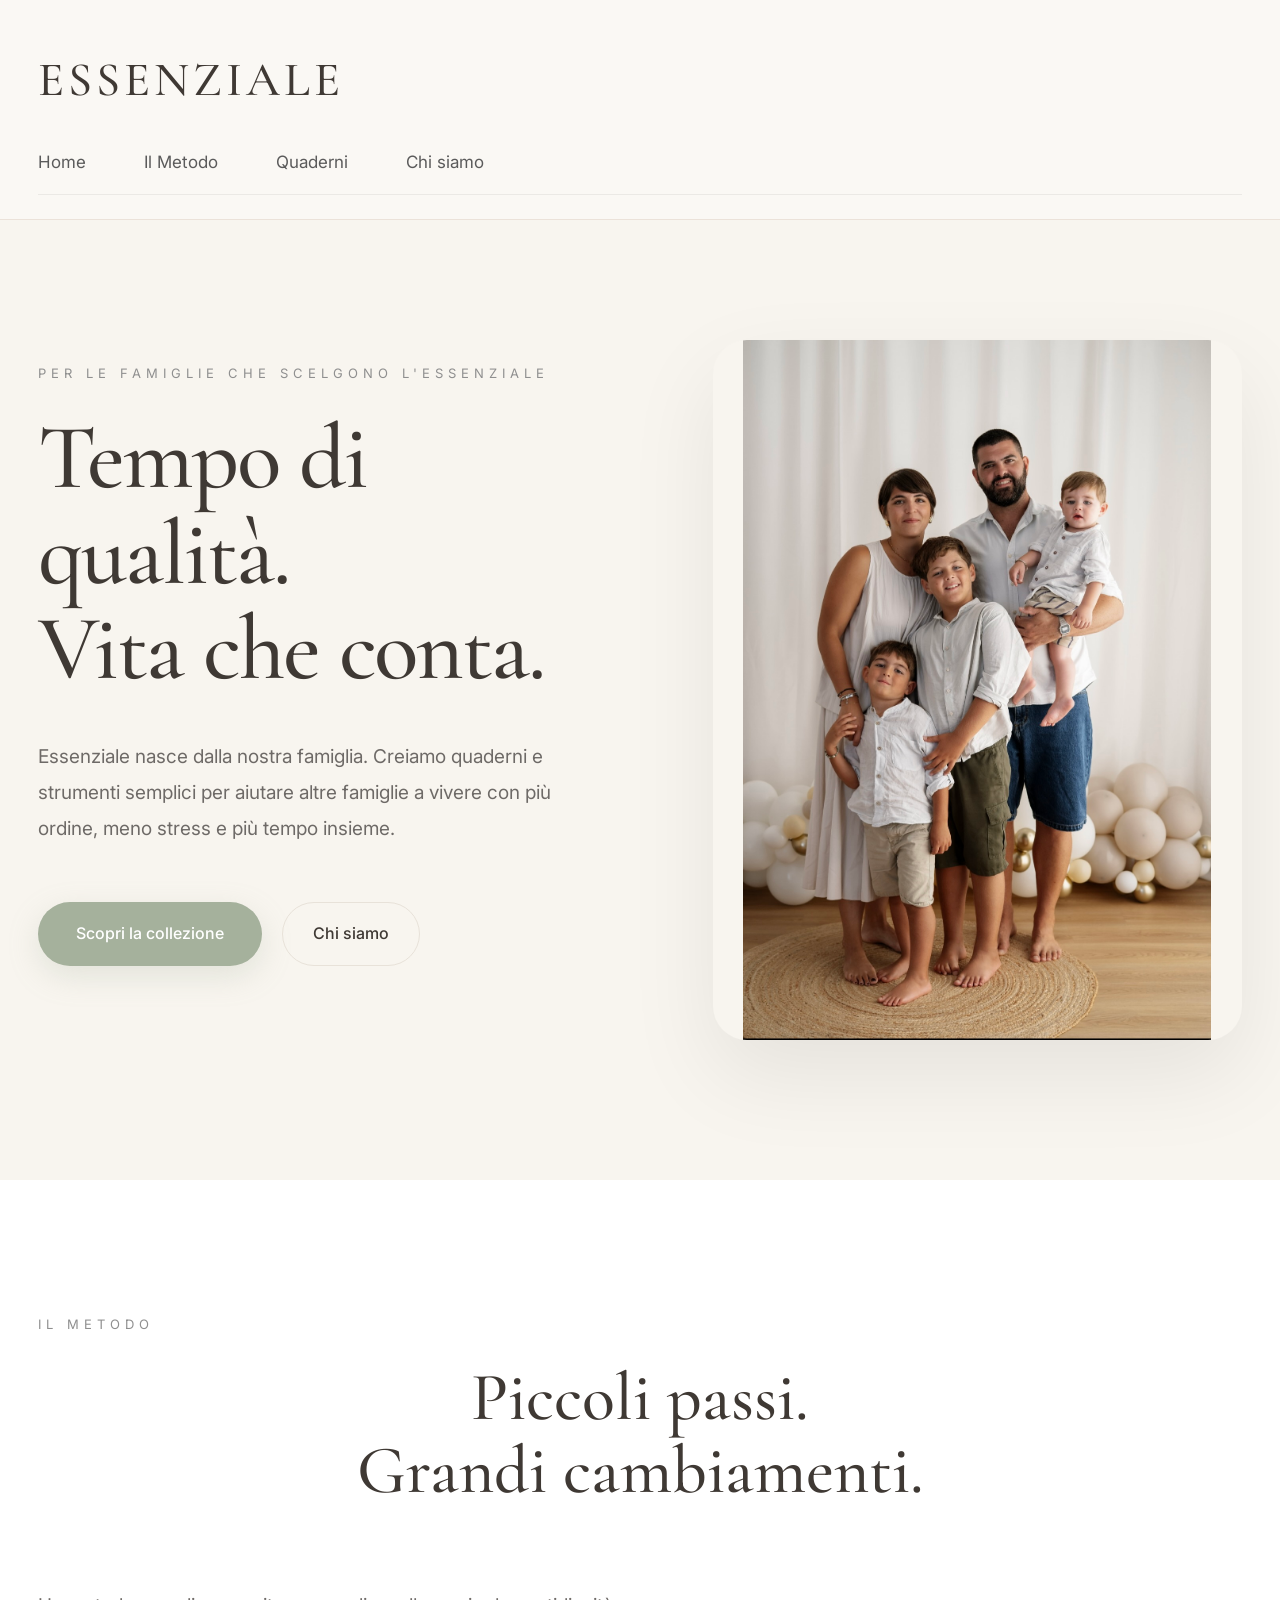
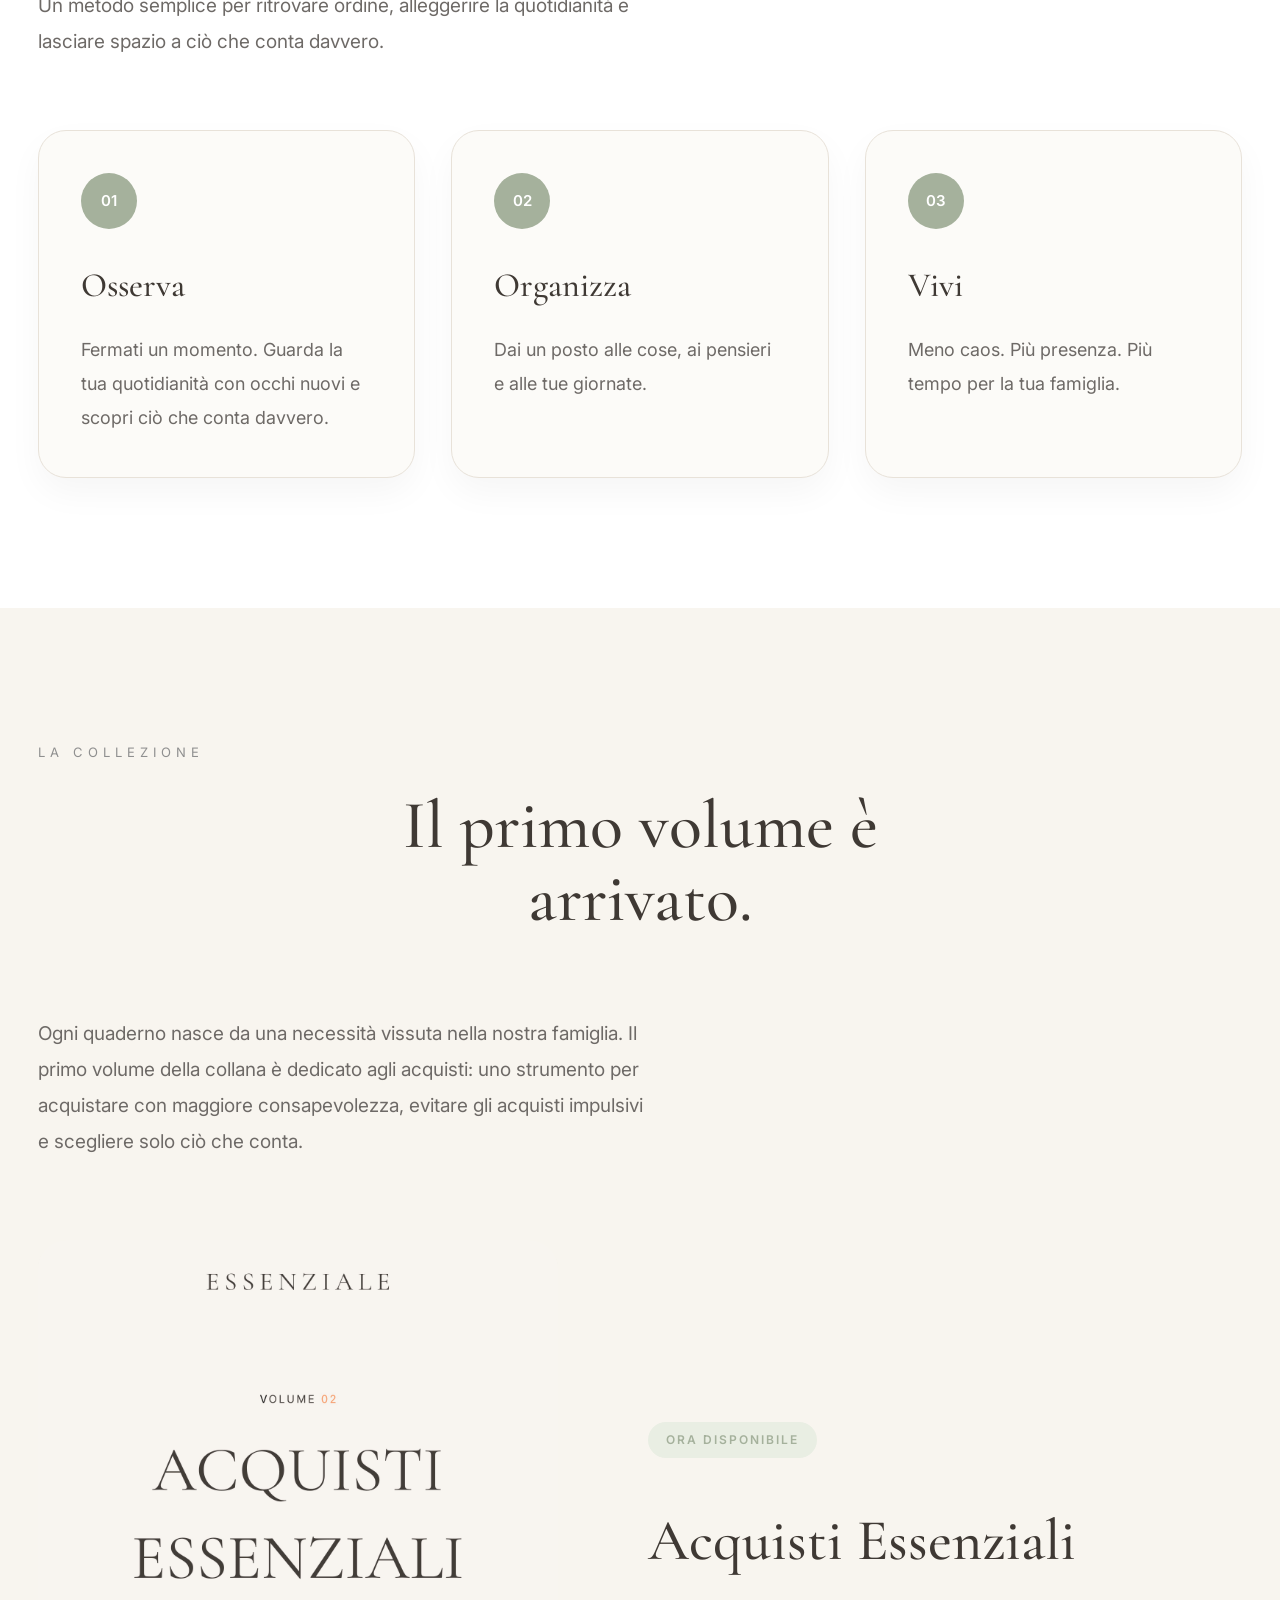
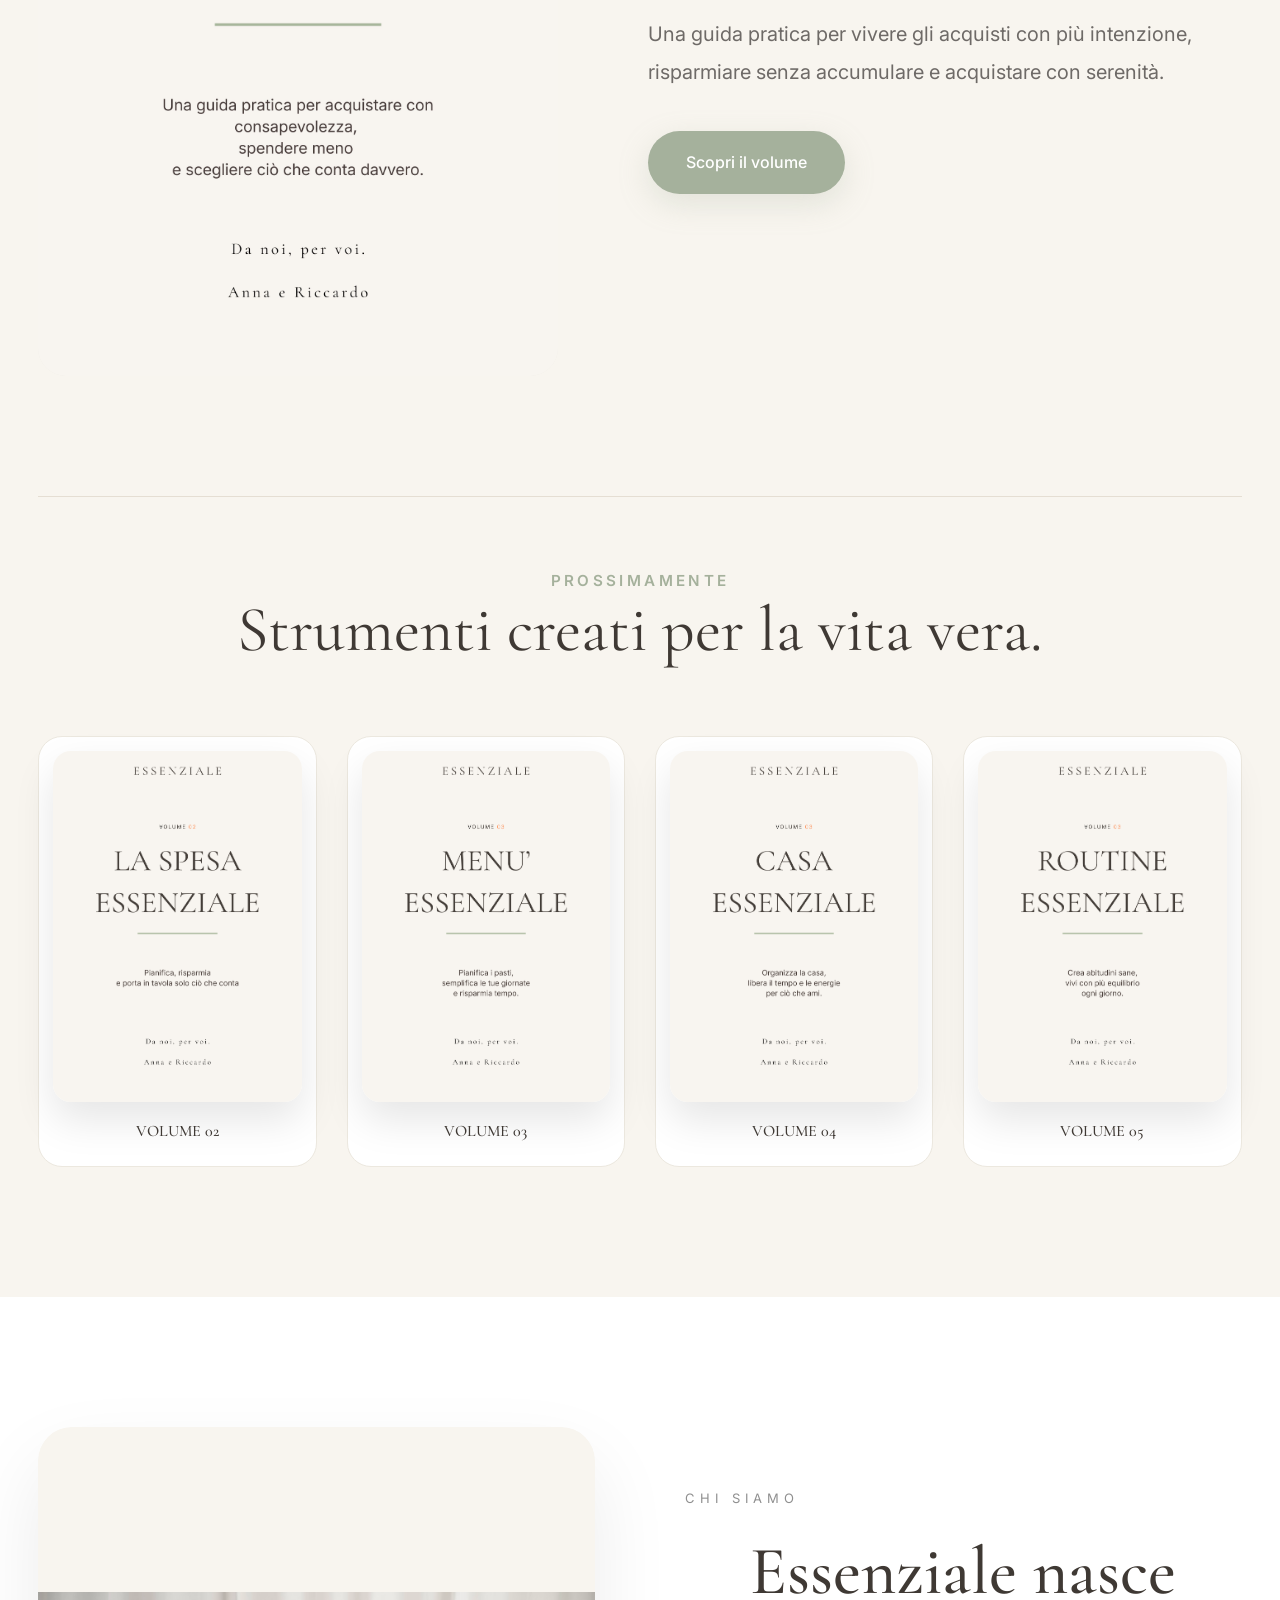
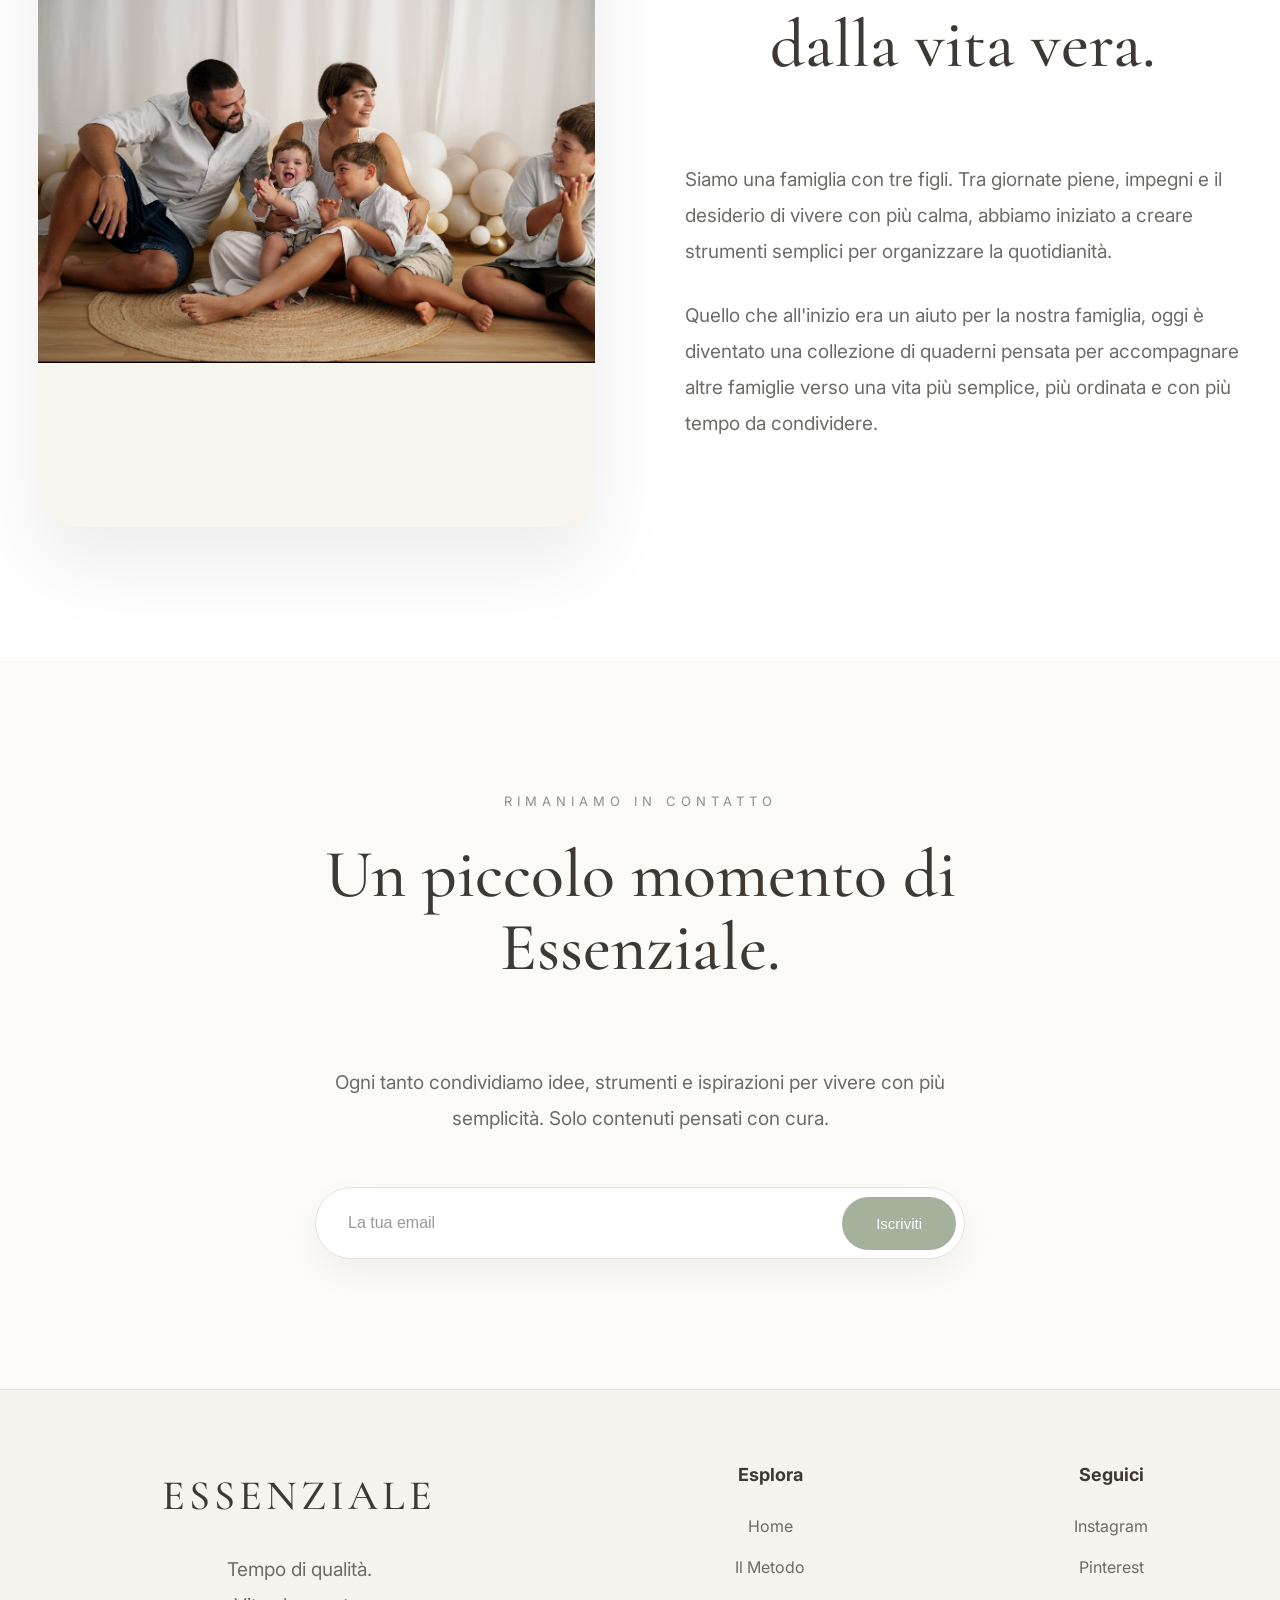
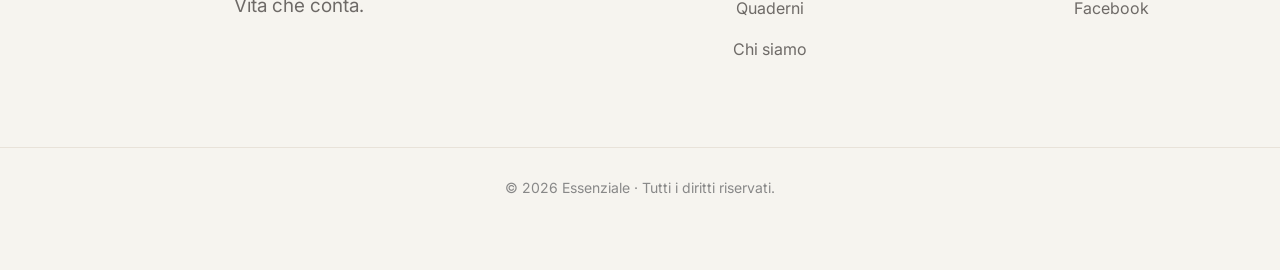
==== commit b649ff58: "Rinomina Saldi Essenziali in Acquisti Essenziali" ====
--- a/index.html
+++ b/index.html
@@ -278,7 +278,7 @@
             nella nostra famiglia.
 
             Il primo volume della collana è dedicato
-            ai saldi: uno strumento per acquistare con
+            agli acquisti: uno strumento per acquistare con
             maggiore consapevolezza, evitare gli acquisti
             impulsivi e scegliere solo ciò che conta.
 
@@ -288,7 +288,7 @@
 
             <div class="launch-image">
 
-                <img src="images/COPERTINA-SALDI.png" alt="Saldi Essenziali">
+                <img src="images/COPERTINAACQUISTIESSENZIALI.jpg" alt="Acquisti Essenziali">
 
             </div>
 
@@ -302,13 +302,13 @@
 
                 <h3>
 
-                    Saldi Essenziali
+                   Acquisti Essenziali
 
                 </h3>
 
                 <p>
 
-                    Una guida pratica per vivere i saldi
+                    Una guida pratica per vivere gli acquisti
                     con più intenzione,
                     risparmiare senza accumulare
                     e acquistare con serenità.
--- a/mobile.css
+++ b/mobile.css
@@ -890,4 +890,5 @@
 
     margin-bottom:0;
 
+}
 }
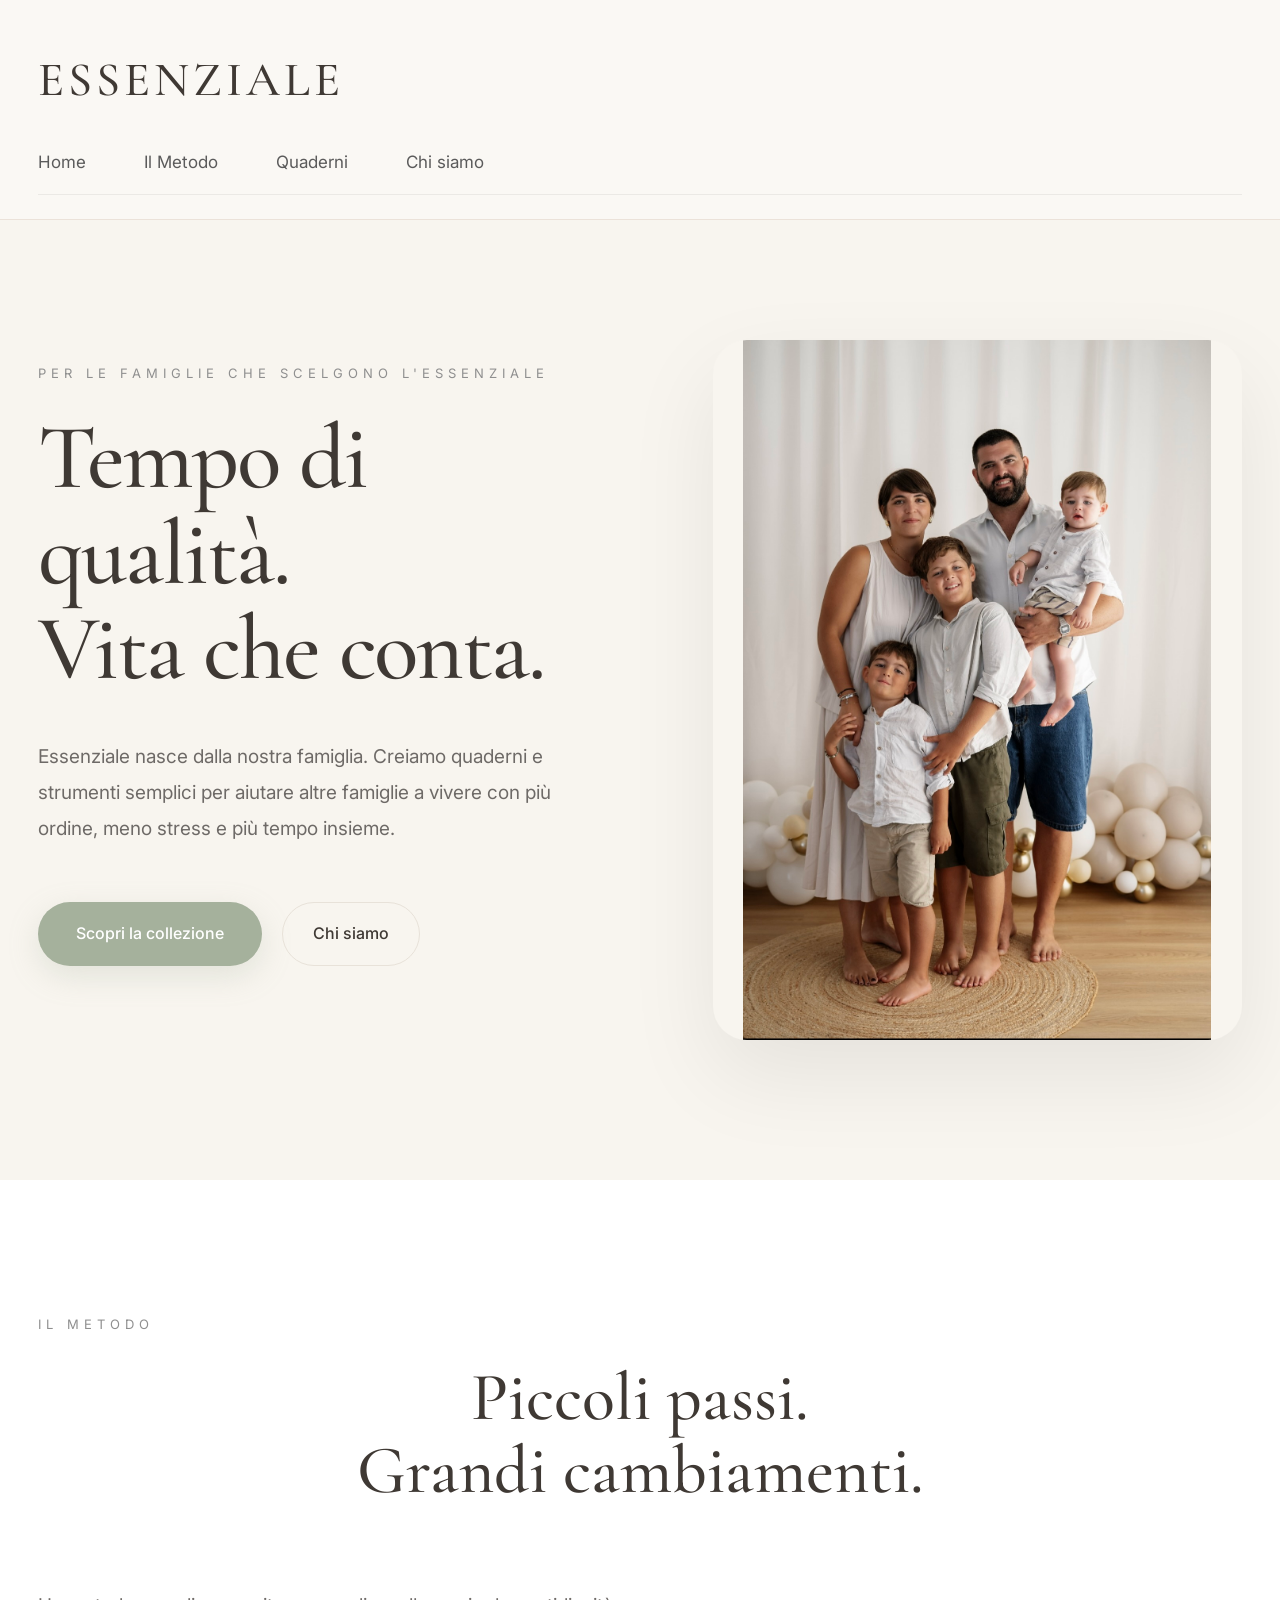
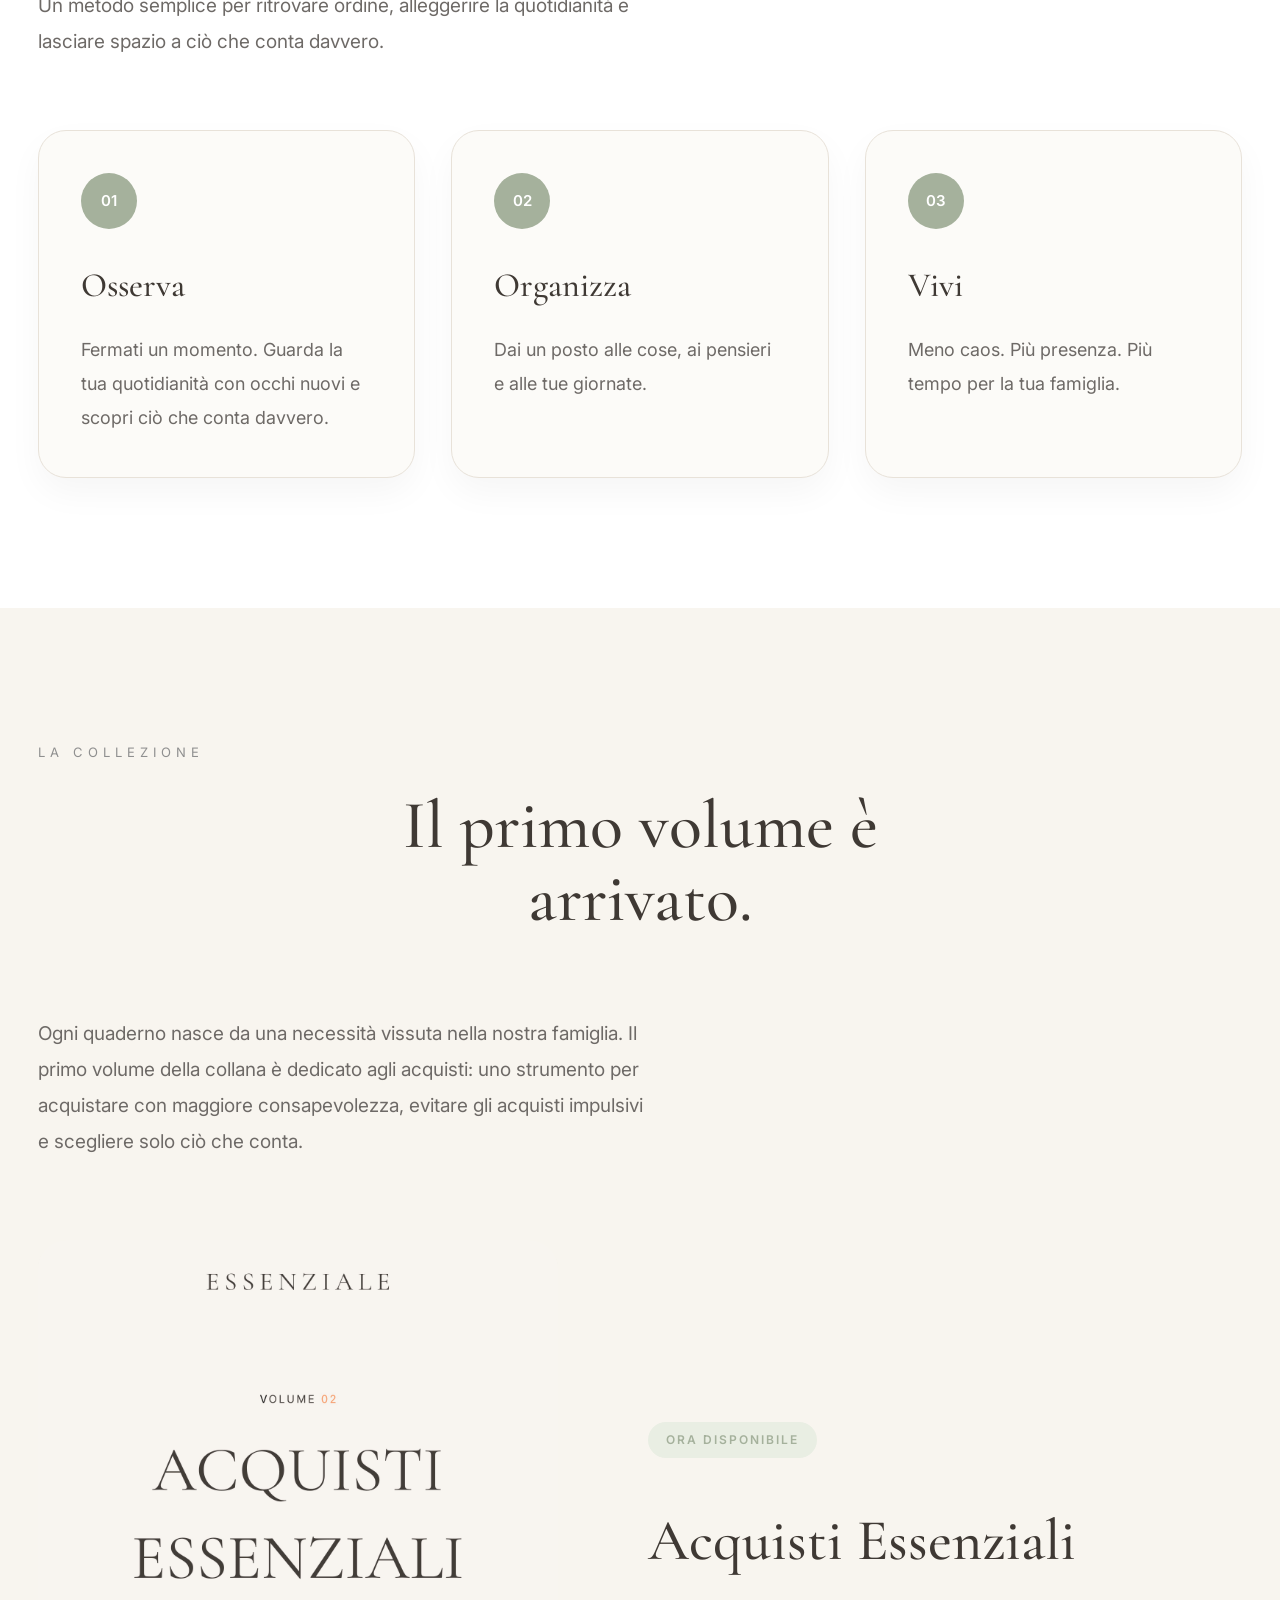
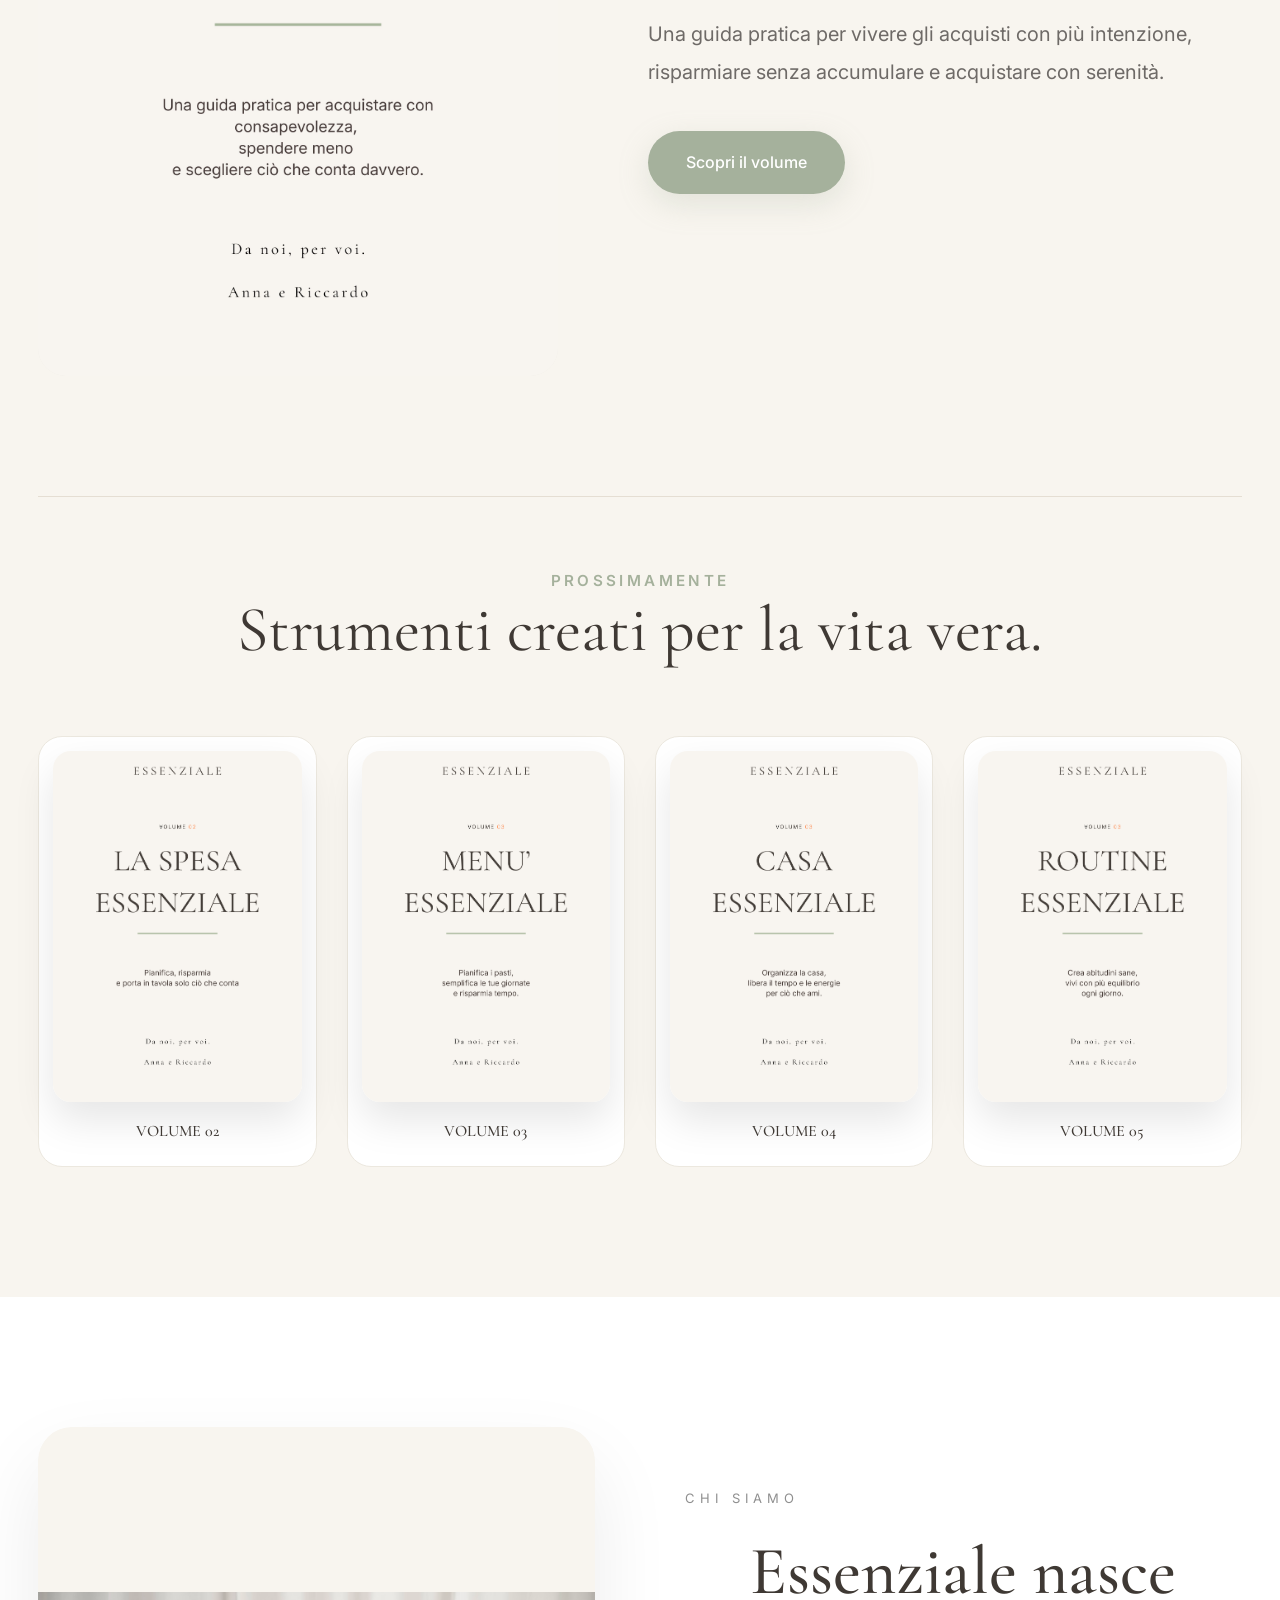
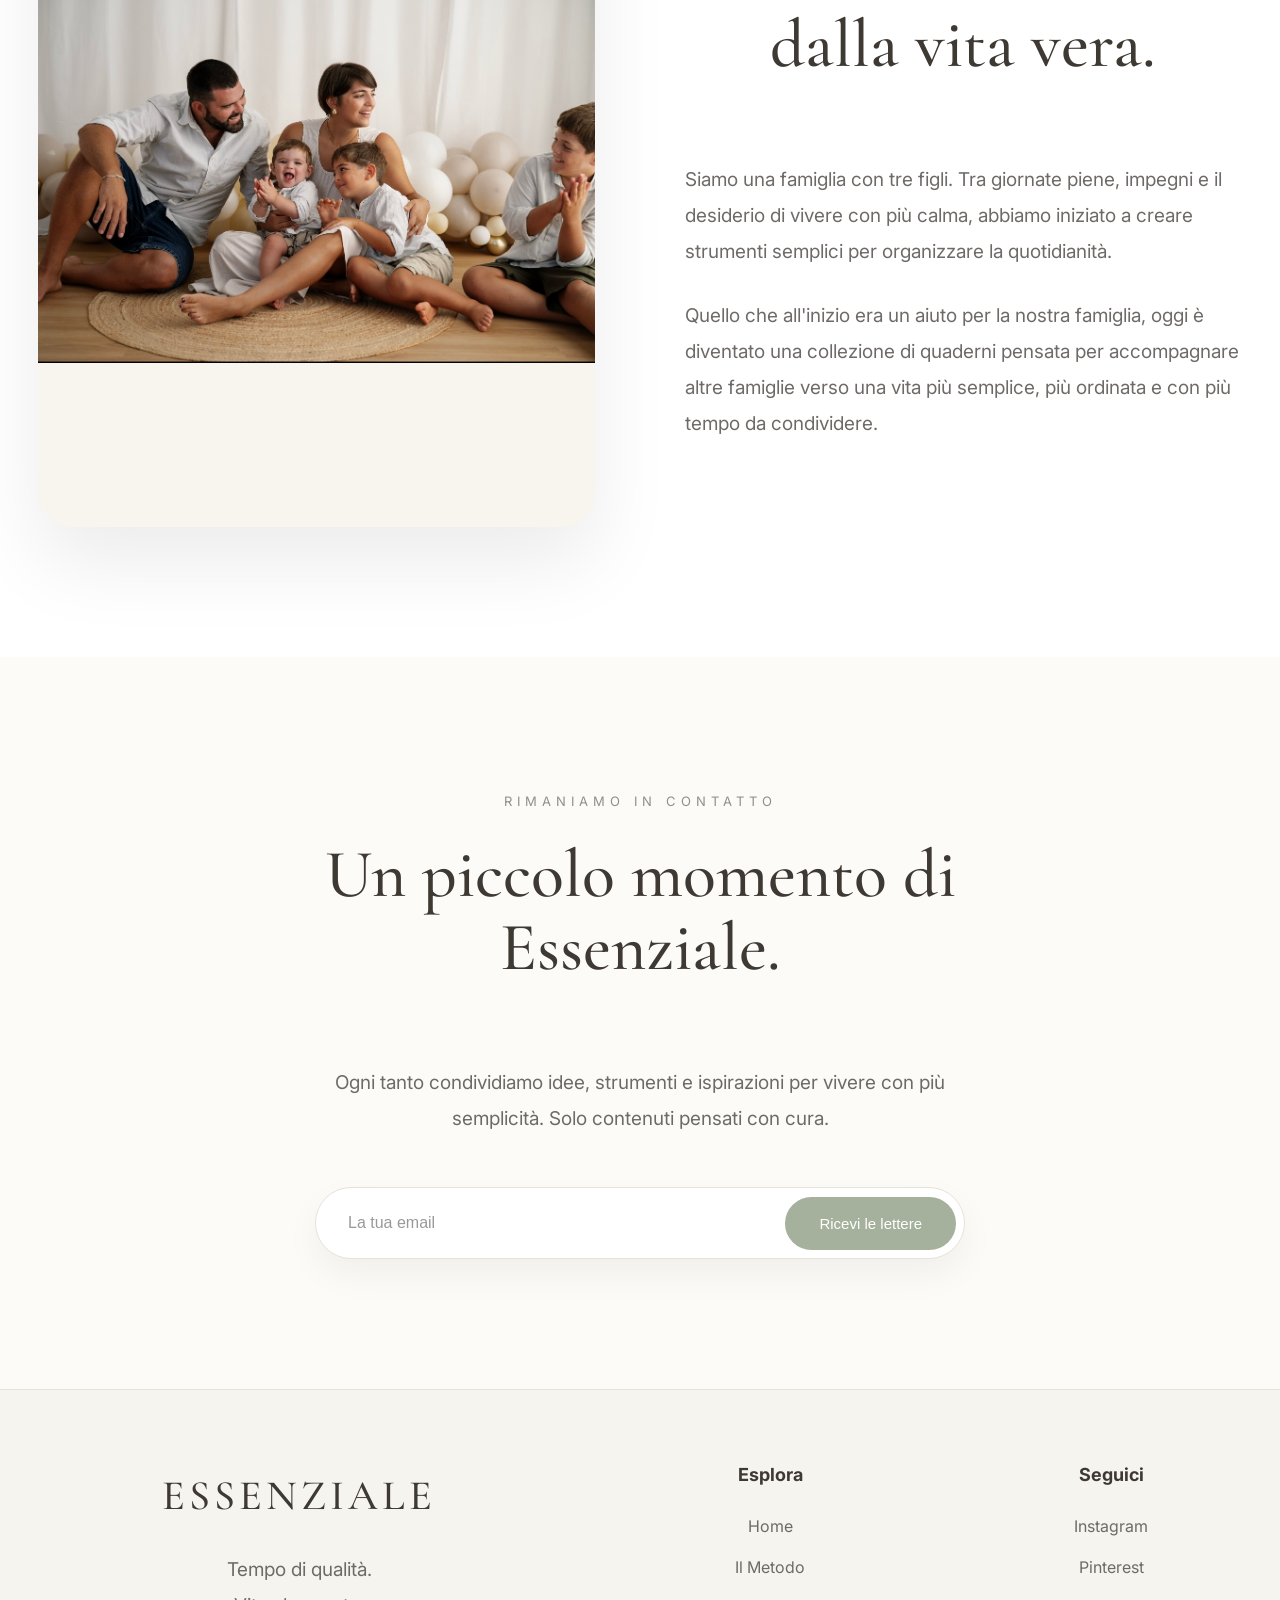
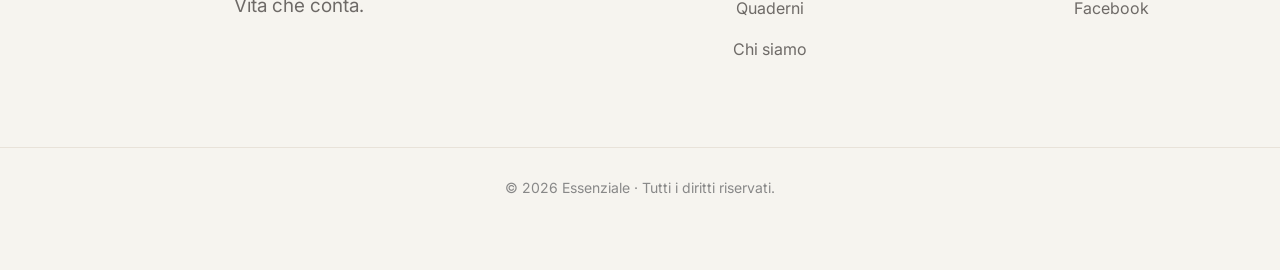
==== commit ac66febf: "Corregge newsletter kit" ====
--- a/index.html
+++ b/index.html
@@ -469,19 +469,26 @@
 
         </p>
 
-        <form class="newsletter-form">
-
-            <input
-                type="email"
-                placeholder="La tua email">
-
-            <button type="submit">
-
-                Iscriviti
-
-            </button>
-
-        </form>
+       <form
+    id="newsletter-form"
+    class="newsletter-form">
+
+    <input
+        id="newsletter-email"
+        type="email"
+        name="email_address"
+        placeholder="La tua email"
+        required>
+
+    <button type="submit">
+        Ricevi le lettere
+    </button>
+
+</form>
+
+<p id="newsletter-message"></p>
+
+    
 
     </div>
 
@@ -566,6 +573,7 @@
 
 <script src="script.js"></script>
 
+
 </body>
 
 </html>
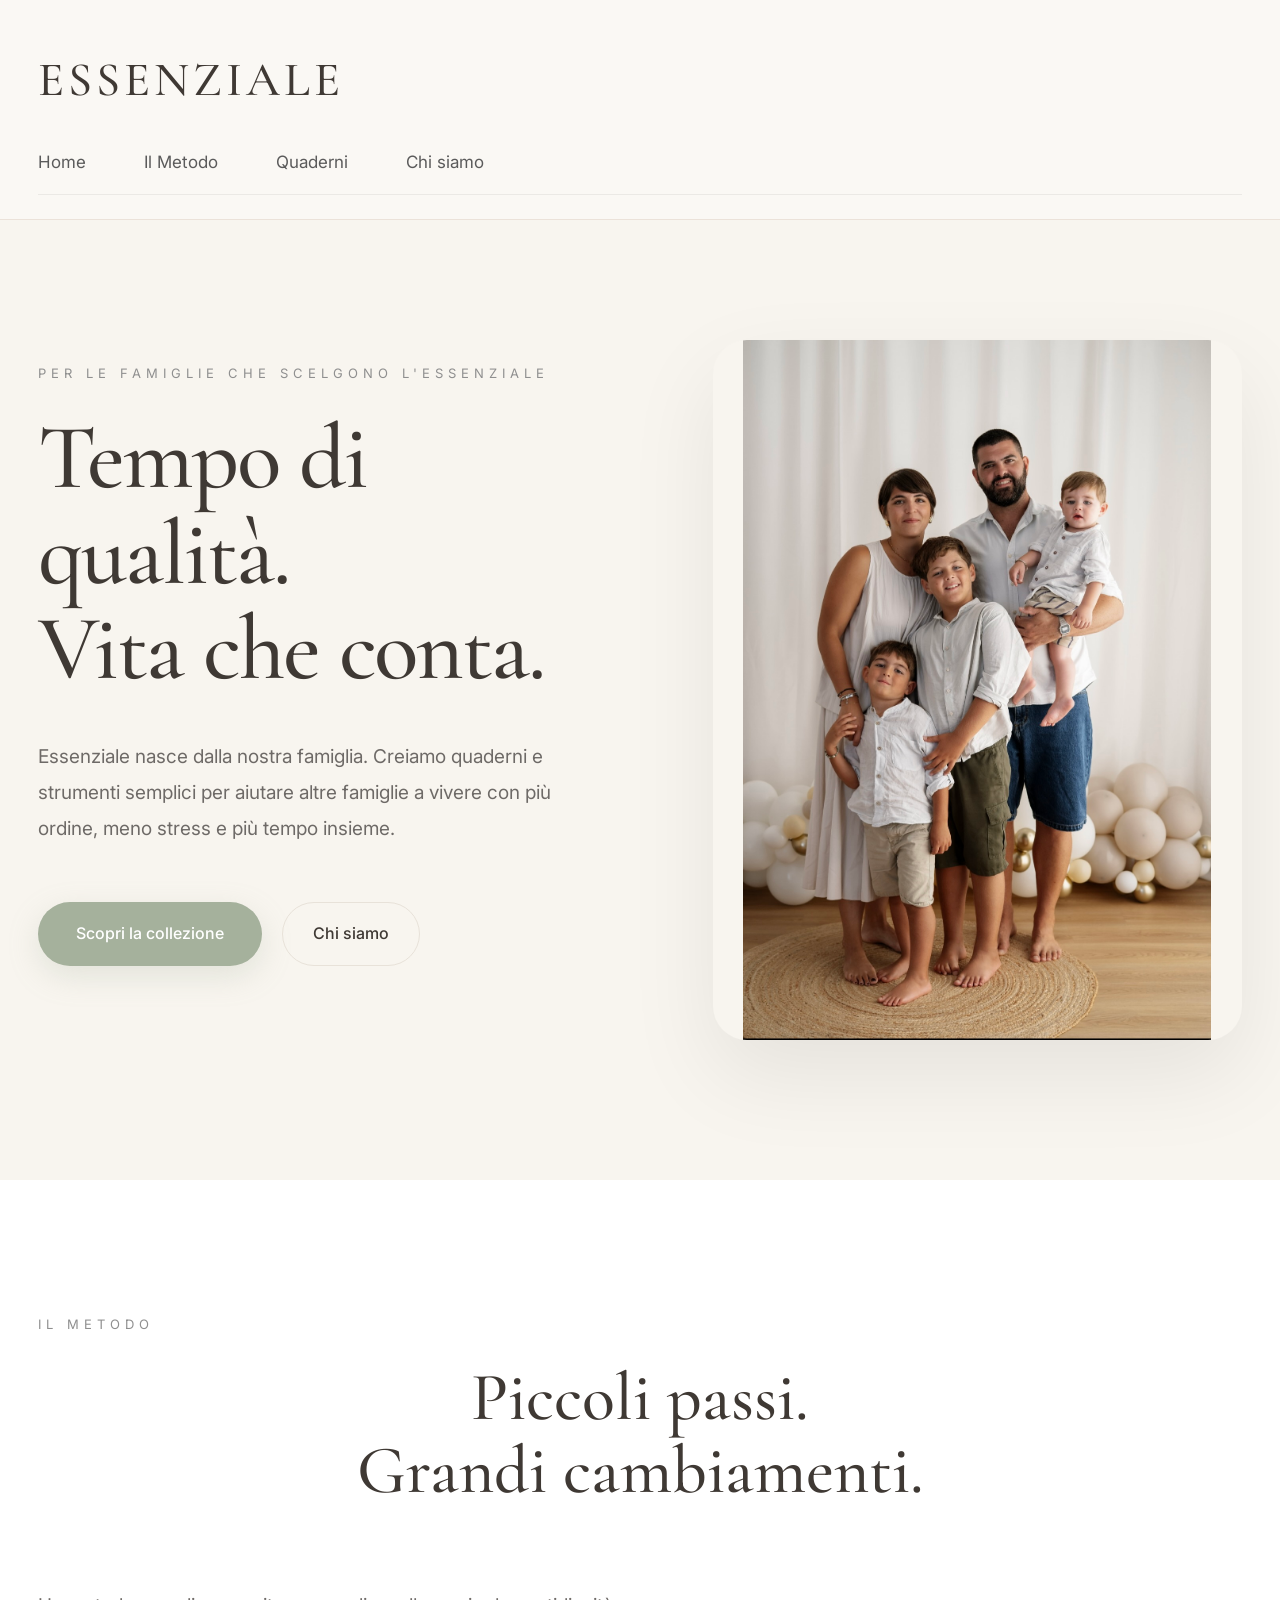
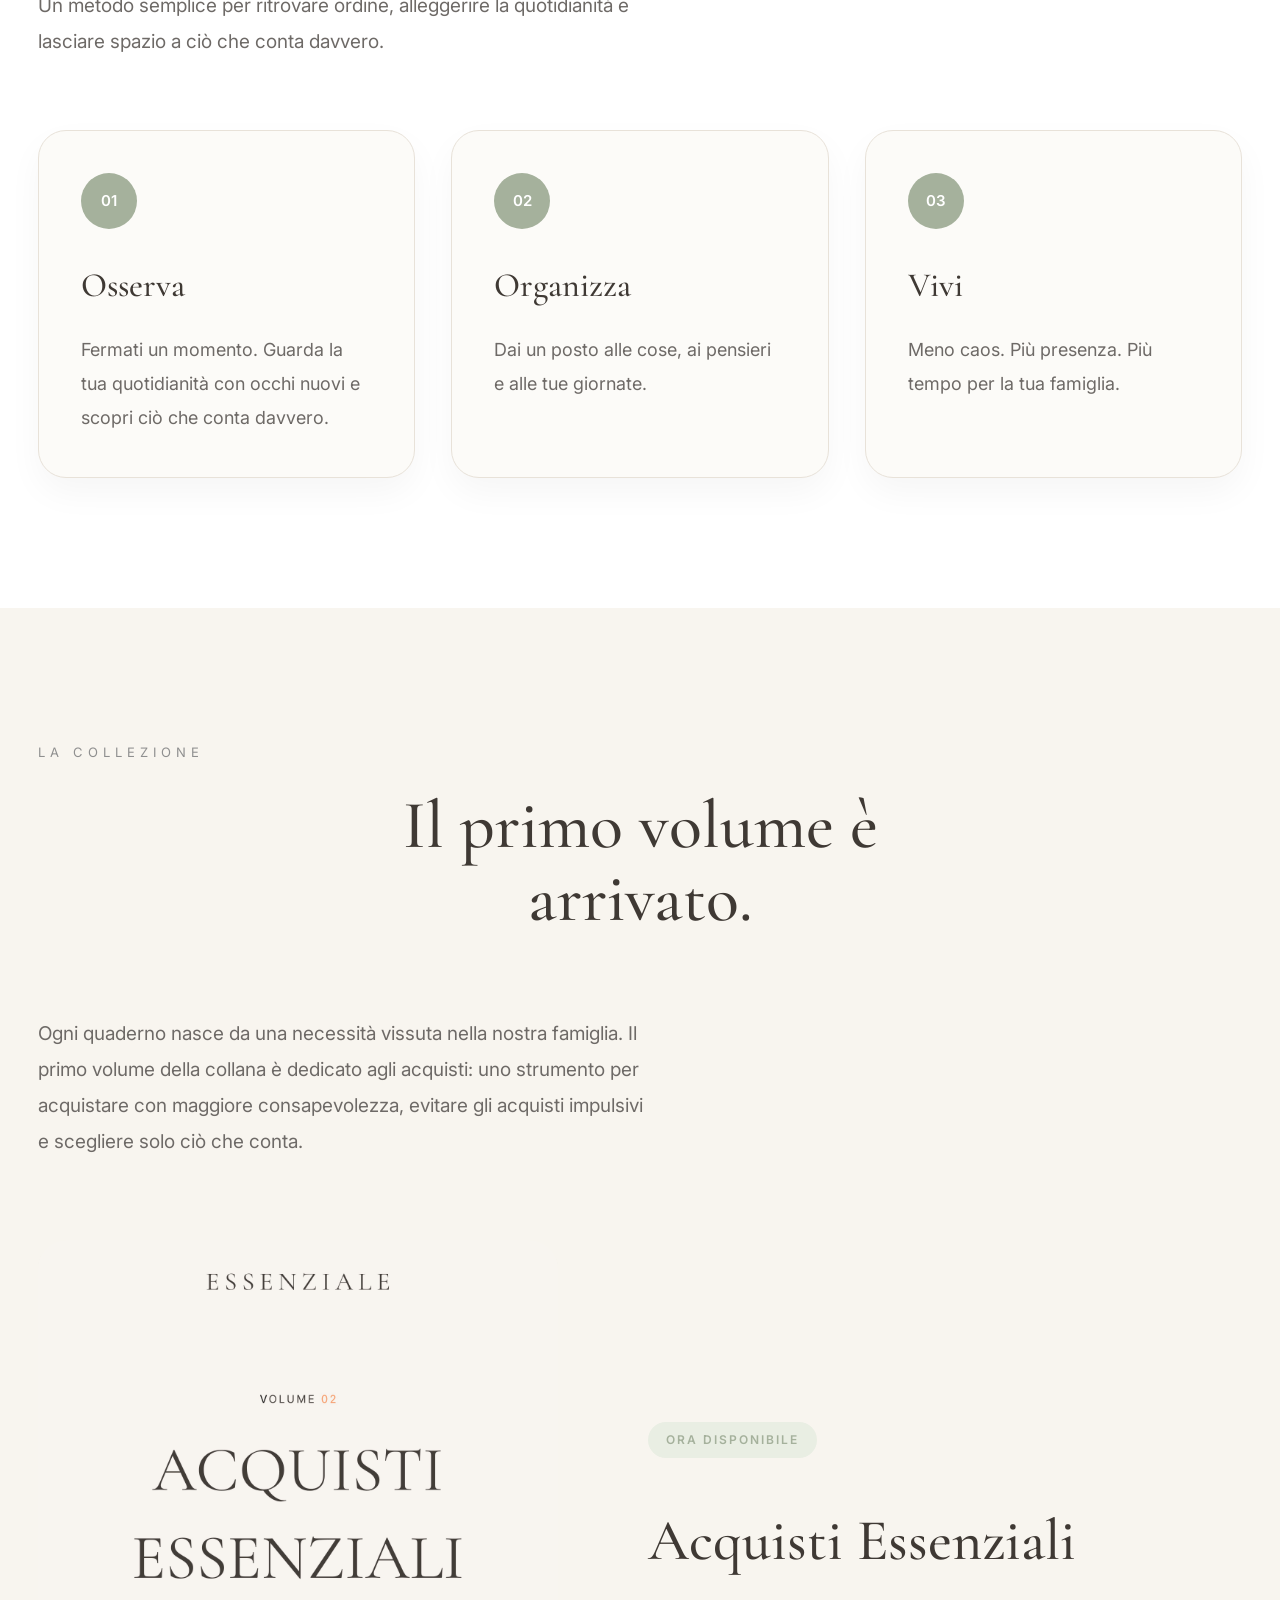
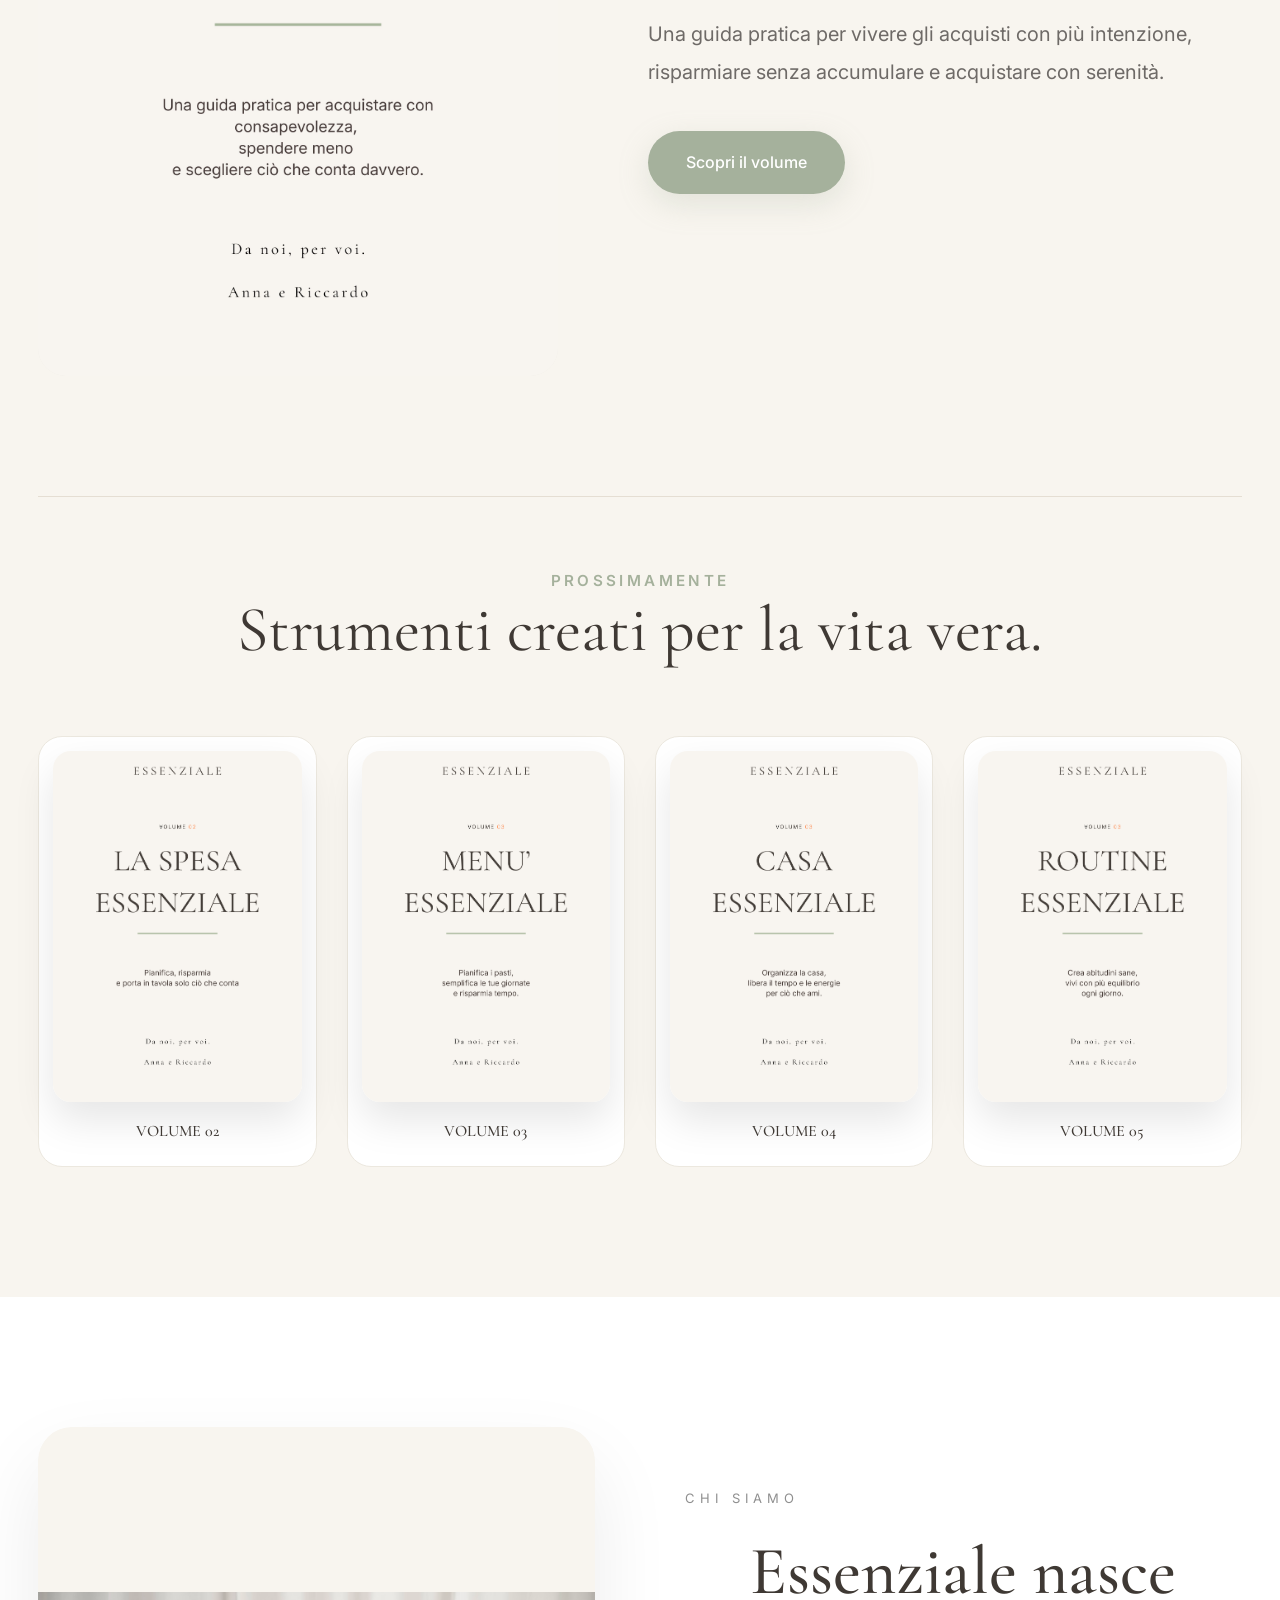
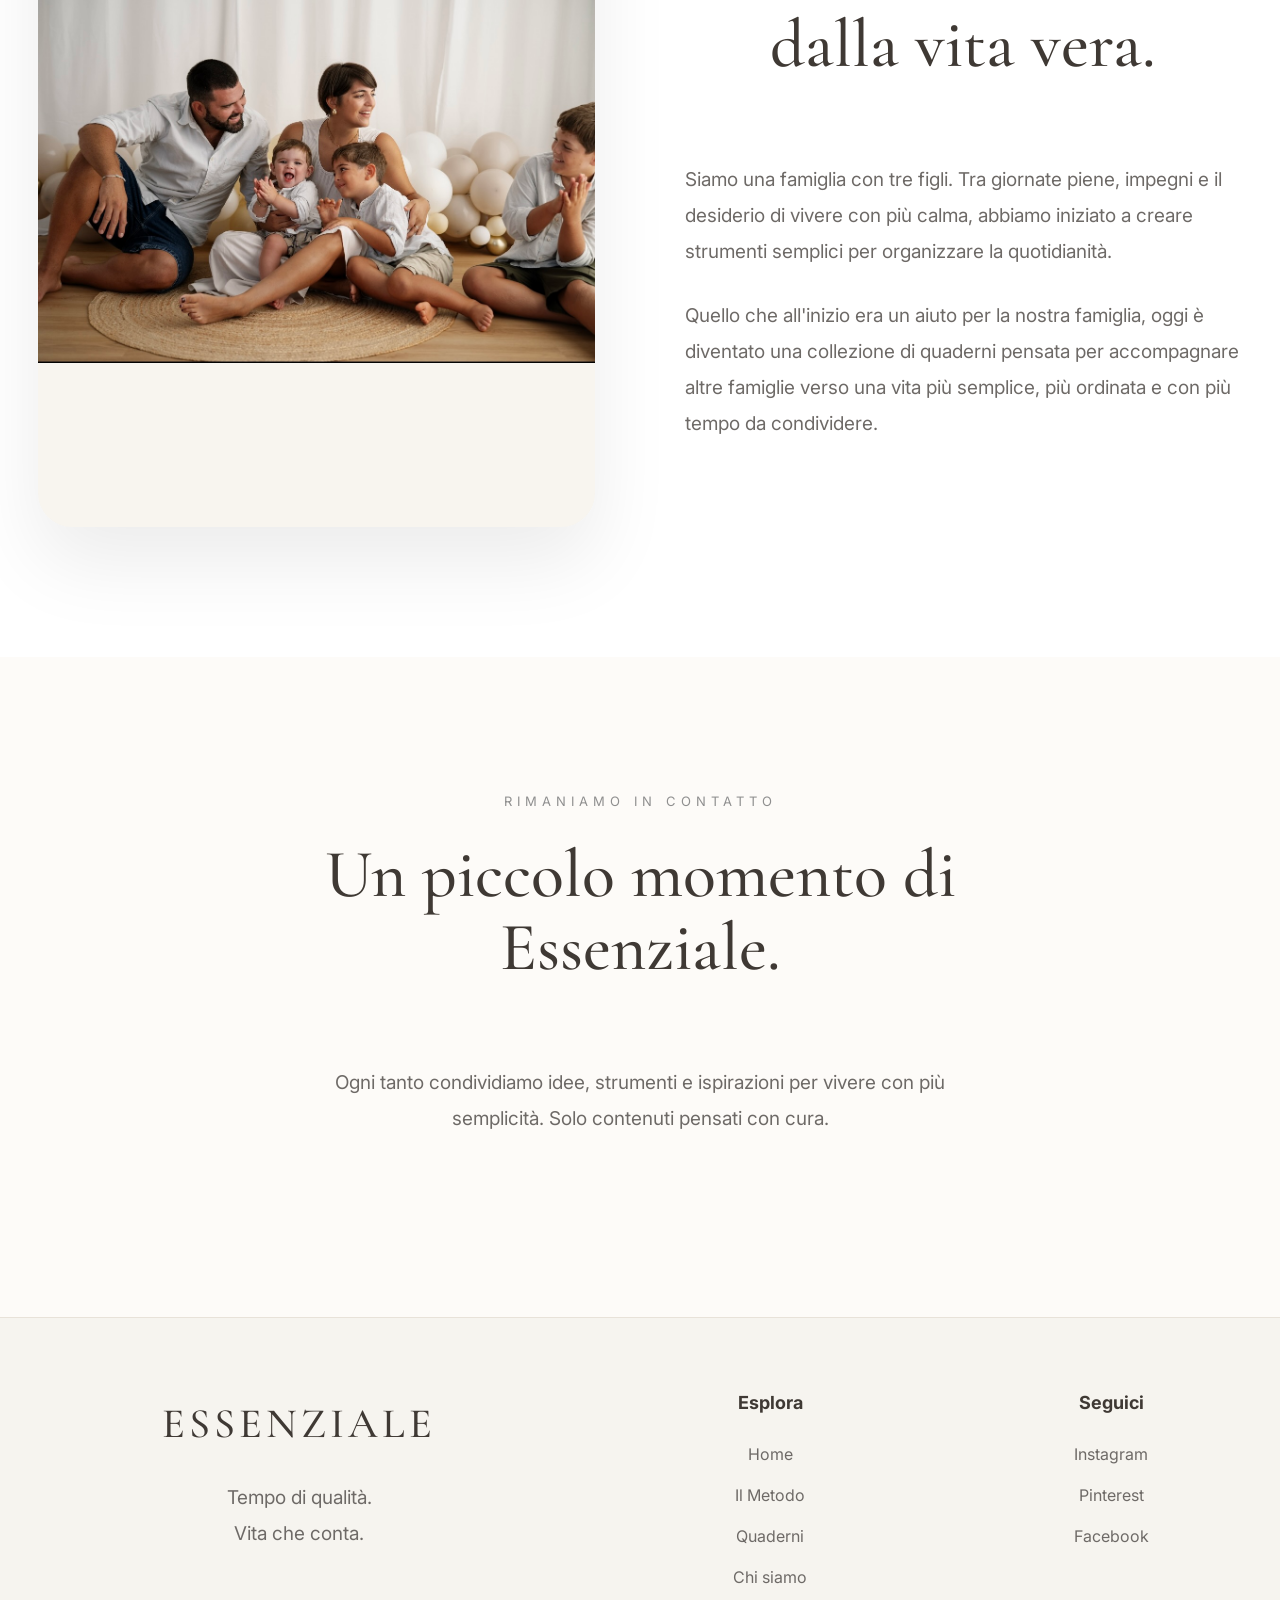
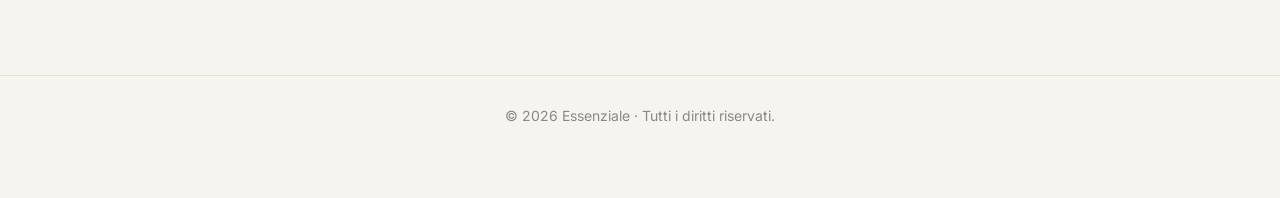
==== commit 5101bdf8: "Sostituito form newsletter con embed Kit" ====
--- a/index.html
+++ b/index.html
@@ -469,24 +469,7 @@
 
         </p>
 
-       <form
-    id="newsletter-form"
-    class="newsletter-form">
-
-    <input
-        id="newsletter-email"
-        type="email"
-        name="email_address"
-        placeholder="La tua email"
-        required>
-
-    <button type="submit">
-        Ricevi le lettere
-    </button>
-
-</form>
-
-<p id="newsletter-message"></p>
+<script async data-uid="061c5c93ba" src="https://essenziale.kit.com/061c5c93ba/index.js"></script>
 
     
 
